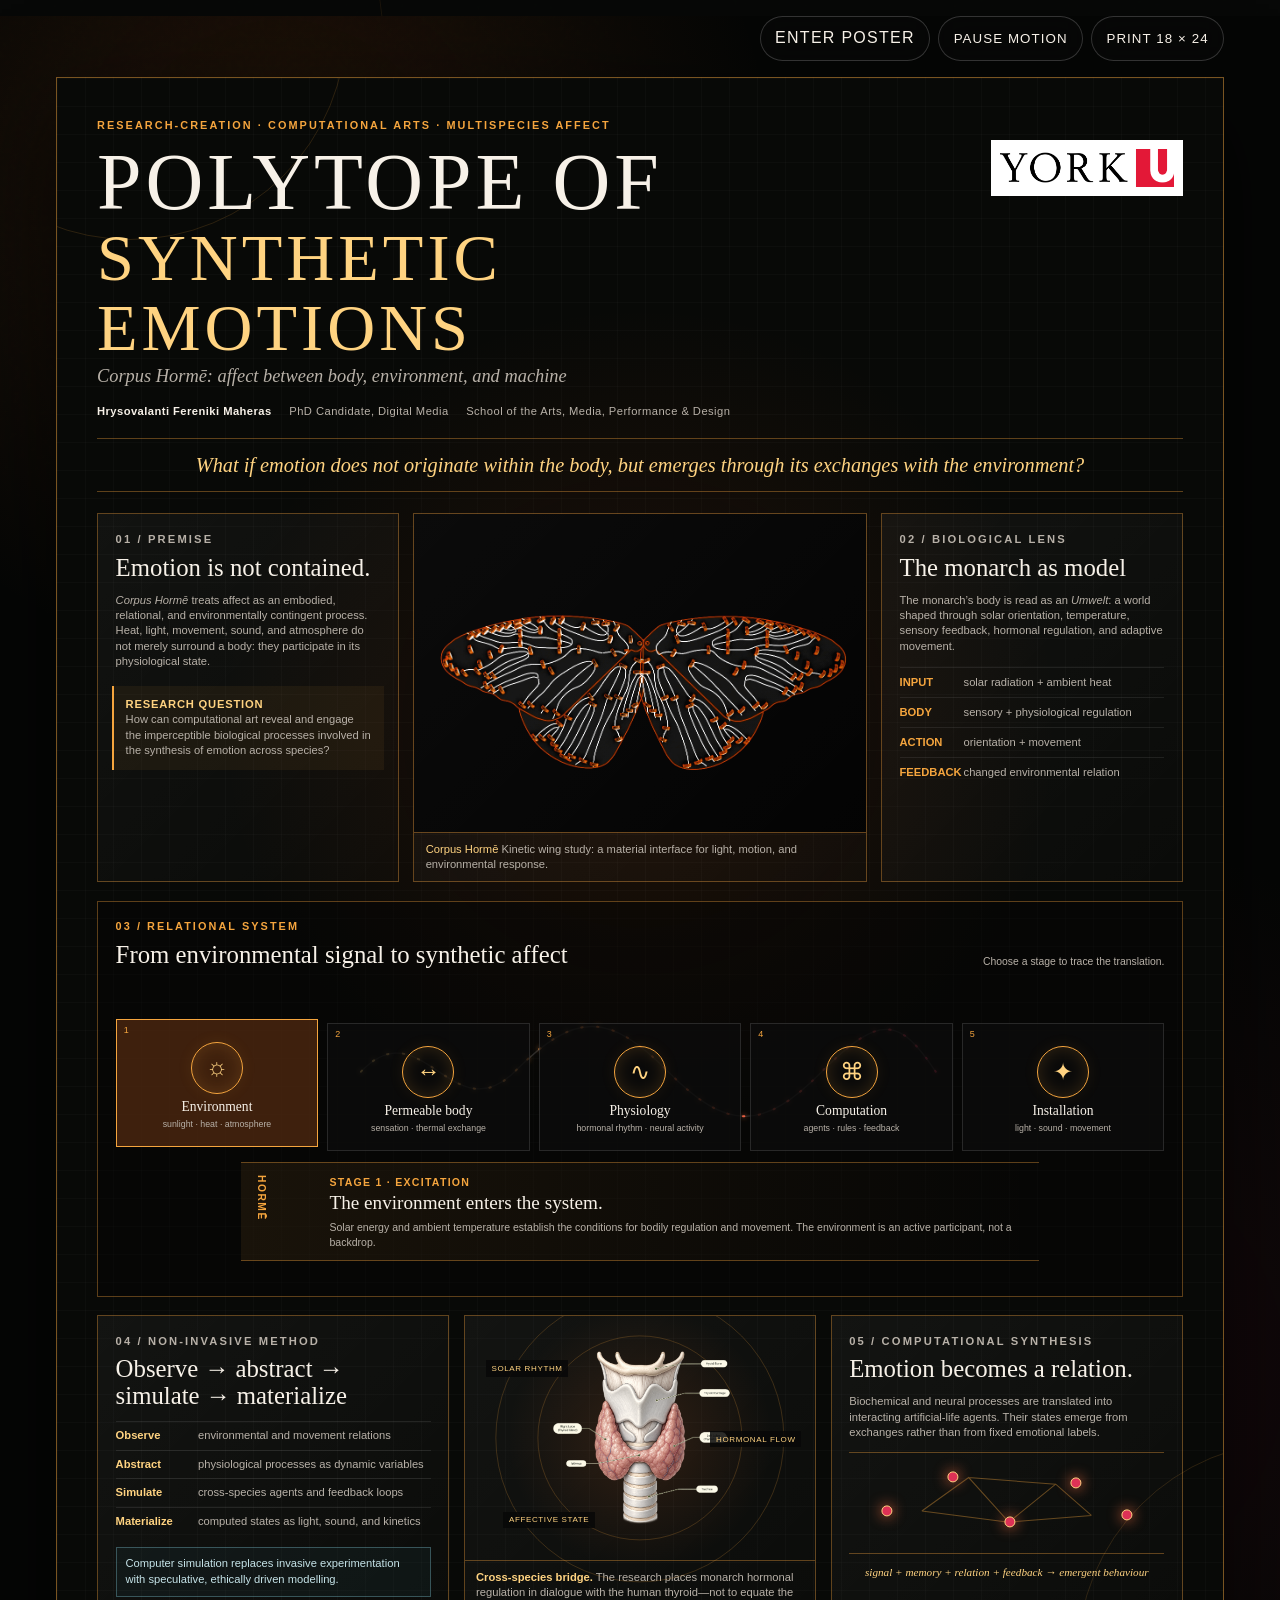
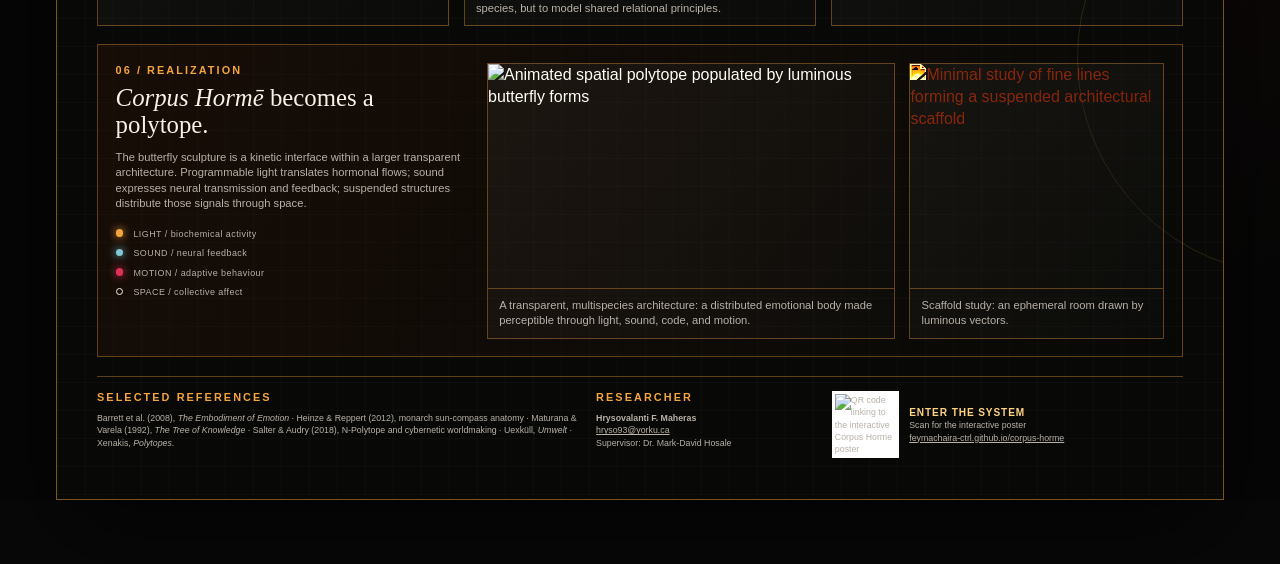
==== index.html @ 2b27ccd8 "Add files via upload" ====
<!doctype html>
<html lang="en">
<head>
  <meta charset="utf-8">
  <meta name="viewport" content="width=device-width, initial-scale=1">
  <meta name="description" content="Corpus Horme: an interactive research poster tracing environmental signals through monarch physiology, computational synthesis, and kinetic installation.">
  <title>Corpus Hormē — Polytope of Synthetic Emotions</title>
  <link rel="stylesheet" href="styles.css">
</head>
<body>
  <div class="ambient ambient-one" aria-hidden="true"></div>
  <div class="ambient ambient-two" aria-hidden="true"></div>

  <nav class="screen-nav" aria-label="Poster controls">
    <a href="#poster">Enter poster</a>
    <button id="motion-toggle" type="button" aria-pressed="false">Pause motion</button>
    <button type="button" onclick="window.print()">Print 18 × 24</button>
  </nav>

  <main id="poster" class="poster">
    <header class="masthead">
      <div class="eyebrow">Research-creation · computational arts · multispecies affect</div>
      <div class="title-row">
        <div>
          <h1>POLYTOPE OF<br><span>SYNTHETIC EMOTIONS</span></h1>
          <p class="subtitle"><i>Corpus Hormē</i>: affect between body, environment, and machine</p>
        </div>
        <img class="york-logo" src="assets/york-university-logo.png" alt="York University">
      </div>
      <div class="author-row">
        <strong>Hrysovalanti Fereniki Maheras</strong>
        <span>PhD Candidate, Digital Media</span>
        <span>School of the Arts, Media, Performance &amp; Design</span>
      </div>
      <blockquote>
        What if emotion does not originate within the body, but emerges through its exchanges with the environment?
      </blockquote>
    </header>

    <section class="intro-grid">
      <article class="card premise">
        <p class="section-number">01 / PREMISE</p>
        <h2>Emotion is not contained.</h2>
        <p><i>Corpus Hormē</i> treats affect as an embodied, relational, and environmentally contingent process. Heat, light, movement, sound, and atmosphere do not merely surround a body: they participate in its physiological state.</p>
        <p class="research-question"><strong>Research question</strong><br>How can computational art reveal and engage the imperceptible biological processes involved in the synthesis of emotion across species?</p>
      </article>

      <figure class="hero-figure">
        <img src="assets/corpus-horme-wing-study.jpg" alt="Technical drawing of a butterfly-shaped kinetic sculpture with mechanical connections distributed along its wings">
        <figcaption><span>Corpus Hormē</span> Kinetic wing study: a material interface for light, motion, and environmental response.</figcaption>
      </figure>

      <article class="card lens">
        <p class="section-number">02 / BIOLOGICAL LENS</p>
        <h2>The monarch as model</h2>
        <p>The monarch’s body is read as an <em>Umwelt</em>: a world shaped through solar orientation, temperature, sensory feedback, hormonal regulation, and adaptive movement.</p>
        <ul class="signal-list">
          <li><span>Input</span> solar radiation + ambient heat</li>
          <li><span>Body</span> sensory + physiological regulation</li>
          <li><span>Action</span> orientation + movement</li>
          <li><span>Feedback</span> changed environmental relation</li>
        </ul>
      </article>
    </section>

    <section class="system-section" aria-labelledby="system-title">
      <div class="section-heading">
        <div>
          <p class="section-number">03 / RELATIONAL SYSTEM</p>
          <h2 id="system-title">From environmental signal to synthetic affect</h2>
        </div>
        <p>Choose a stage to trace the translation.</p>
      </div>

      <div class="system-map" id="system-map">
        <svg class="flow-lines" viewBox="0 0 1000 290" role="img" aria-label="Environmental signals flow through the monarch body, computational synthesis, Corpus Horme, and the final polytope">
          <defs>
            <linearGradient id="warm-flow" x1="0" x2="1">
              <stop offset="0" stop-color="#ffce72"/>
              <stop offset=".48" stop-color="#f07832"/>
              <stop offset="1" stop-color="#dd3156"/>
            </linearGradient>
            <filter id="glow">
              <feGaussianBlur stdDeviation="4" result="blur"/>
              <feMerge><feMergeNode in="blur"/><feMergeNode in="SourceGraphic"/></feMerge>
            </filter>
          </defs>
          <path class="flow-path base" d="M78 146 C168 50 218 238 310 146 S453 56 542 146 S685 236 774 146 S893 66 946 146"/>
          <path class="flow-path pulse" d="M78 146 C168 50 218 238 310 146 S453 56 542 146 S685 236 774 146 S893 66 946 146"/>
        </svg>

        <div class="stages" role="list">
          <button class="stage is-active" type="button" data-stage="environment" aria-pressed="true">
            <span class="stage-index">1</span>
            <span class="stage-icon sun-icon" aria-hidden="true">☼</span>
            <strong>Environment</strong>
            <small>sunlight · heat · atmosphere</small>
          </button>
          <button class="stage" type="button" data-stage="body" aria-pressed="false">
            <span class="stage-index">2</span>
            <span class="stage-icon butterfly-icon" aria-hidden="true">↔</span>
            <strong>Permeable body</strong>
            <small>sensation · thermal exchange</small>
          </button>
          <button class="stage" type="button" data-stage="physiology" aria-pressed="false">
            <span class="stage-index">3</span>
            <span class="stage-icon" aria-hidden="true">∿</span>
            <strong>Physiology</strong>
            <small>hormonal rhythm · neural activity</small>
          </button>
          <button class="stage" type="button" data-stage="computation" aria-pressed="false">
            <span class="stage-index">4</span>
            <span class="stage-icon" aria-hidden="true">⌘</span>
            <strong>Computation</strong>
            <small>agents · rules · feedback</small>
          </button>
          <button class="stage" type="button" data-stage="installation" aria-pressed="false">
            <span class="stage-index">5</span>
            <span class="stage-icon" aria-hidden="true">✦</span>
            <strong>Installation</strong>
            <small>light · sound · movement</small>
          </button>
        </div>

        <aside class="stage-detail" aria-live="polite">
          <p id="detail-kicker">STAGE 1 · EXCITATION</p>
          <h3 id="detail-title">The environment enters the system.</h3>
          <p id="detail-copy">Solar energy and ambient temperature establish the conditions for bodily regulation and movement. The environment is an active participant, not a backdrop.</p>
        </aside>
      </div>
    </section>

    <section class="translation-grid">
      <article class="card method-card">
        <p class="section-number">04 / NON-INVASIVE METHOD</p>
        <h2>Observe → abstract → simulate → materialize</h2>
        <ol class="method-steps">
          <li><strong>Observe</strong><span>environmental and movement relations</span></li>
          <li><strong>Abstract</strong><span>physiological processes as dynamic variables</span></li>
          <li><strong>Simulate</strong><span>cross-species agents and feedback loops</span></li>
          <li><strong>Materialize</strong><span>computed states as light, sound, and kinetics</span></li>
        </ol>
        <p class="ethical-note">Computer simulation replaces invasive experimentation with speculative, ethically driven modelling.</p>
      </article>

      <figure class="body-figure">
        <div class="body-orbit">
          <img src="assets/thyroid-illustration.png" alt="Anatomical illustration of the human thyroid gland">
          <div class="orbit-label label-one">solar rhythm</div>
          <div class="orbit-label label-two">hormonal flow</div>
          <div class="orbit-label label-three">affective state</div>
        </div>
        <figcaption><strong>Cross-species bridge.</strong> The research places monarch hormonal regulation in dialogue with the human thyroid—not to equate the species, but to model shared relational principles.</figcaption>
      </figure>

      <article class="card synthesis-card">
        <p class="section-number">05 / COMPUTATIONAL SYNTHESIS</p>
        <h2>Emotion becomes a relation.</h2>
        <p>Biochemical and neural processes are translated into interacting artificial-life agents. Their states emerge from exchanges rather than from fixed emotional labels.</p>
        <div class="agent-diagram" aria-label="A diagram of interacting computational agents">
          <span style="--x:12%;--y:58%;--d:0s"></span>
          <span style="--x:33%;--y:24%;--d:-1s"></span>
          <span style="--x:51%;--y:69%;--d:-2s"></span>
          <span style="--x:72%;--y:30%;--d:-3s"></span>
          <span style="--x:88%;--y:62%;--d:-4s"></span>
          <svg viewBox="0 0 100 45" aria-hidden="true">
            <path d="M12 26L33 11L51 31L72 14L88 28M33 11L72 14M12 26L51 31L88 28"/>
          </svg>
        </div>
        <p class="formula">signal + memory + relation + feedback → emergent behaviour</p>
      </article>
    </section>

    <section class="realization">
      <div class="realization-copy">
        <p class="section-number">06 / REALIZATION</p>
        <h2><i>Corpus Hormē</i> becomes a polytope.</h2>
        <p>The butterfly sculpture is a kinetic interface within a larger transparent architecture. Programmable light translates hormonal flows; sound expresses neural transmission and feedback; suspended structures distribute those signals through space.</p>
        <div class="material-legend">
          <span><i class="light-dot"></i> LIGHT / biochemical activity</span>
          <span><i class="sound-dot"></i> SOUND / neural feedback</span>
          <span><i class="motion-dot"></i> MOTION / adaptive behaviour</span>
          <span><i class="space-dot"></i> SPACE / collective affect</span>
        </div>
      </div>
      <figure class="installation-figure">
        <img src="assets/polytope-with-butterflies.gif" alt="Animated spatial polytope populated by luminous butterfly forms">
        <figcaption>A transparent, multispecies architecture: a distributed emotional body made perceptible through light, sound, code, and motion.</figcaption>
      </figure>
      <figure class="scaffold-figure">
        <img src="assets/scaffold-study.jpg" alt="Minimal study of fine lines forming a suspended architectural scaffold">
        <figcaption>Scaffold study: an ephemeral room drawn by luminous vectors.</figcaption>
      </figure>
    </section>

    <footer>
      <div class="references">
        <p class="section-number">SELECTED REFERENCES</p>
        <p>Barrett et al. (2008), <i>The Embodiment of Emotion</i> · Heinze &amp; Reppert (2012), monarch sun-compass anatomy · Maturana &amp; Varela (1992), <i>The Tree of Knowledge</i> · Salter &amp; Audry (2018), N-Polytope and cybernetic worldmaking · Uexküll, <i>Umwelt</i> · Xenakis, <i>Polytopes</i>.</p>
      </div>
      <div class="contact">
        <p class="section-number">RESEARCHER</p>
        <p><strong>Hrysovalanti F. Maheras</strong><br><a href="mailto:hryso93@yorku.ca">hryso93@yorku.ca</a><br>Supervisor: Dr. Mark-David Hosale</p>
      </div>
      <div class="qr-block">
        <img src="assets/qr-corpus-horme.svg" alt="QR code linking to the interactive Corpus Horme poster">
        <div><strong>ENTER THE SYSTEM</strong><br><span>Scan for the interactive poster</span><br><a href="https://feymachaira-ctrl.github.io/corpus-horme/">feymachaira-ctrl.github.io/corpus-horme</a></div>
      </div>
    </footer>
  </main>

  <script src="script.js"></script>
</body>
</html>
---- styles.css ----
:root {
  --ink: #f7f1e8;
  --muted: #b8b1a8;
  --black: #070807;
  --panel: rgba(19, 18, 16, .86);
  --line: rgba(245, 165, 62, .36);
  --amber: #f5a53e;
  --gold: #ffd381;
  --coral: #ef6d42;
  --rose: #dd3156;
  --cool: #80c8d6;
  --page-ratio: .75;
}

* {
  box-sizing: border-box;
}

html {
  scroll-behavior: smooth;
  background: var(--black);
}

body {
  margin: 0;
  color: var(--ink);
  background:
    radial-gradient(circle at 22% 8%, rgba(187, 91, 25, .15), transparent 31rem),
    radial-gradient(circle at 82% 65%, rgba(119, 24, 45, .15), transparent 34rem),
    #050605;
  font-family: "Helvetica Neue", Helvetica, Arial, sans-serif;
  line-height: 1.38;
}

body::before {
  content: "";
  position: fixed;
  inset: 0;
  pointer-events: none;
  opacity: .23;
  background-image: url("data:image/svg+xml,%3Csvg viewBox='0 0 180 180' xmlns='http://www.w3.org/2000/svg'%3E%3Cfilter id='n'%3E%3CfeTurbulence type='fractalNoise' baseFrequency='.9' numOctaves='3' stitchTiles='stitch'/%3E%3C/filter%3E%3Crect width='100%25' height='100%25' filter='url(%23n)' opacity='.2'/%3E%3C/svg%3E");
  mix-blend-mode: soft-light;
}

a {
  color: var(--gold);
}

button,
a {
  -webkit-tap-highlight-color: transparent;
}

.screen-nav {
  position: sticky;
  z-index: 20;
  top: 1rem;
  width: min(96vw, 73rem);
  margin: 1rem auto;
  display: flex;
  justify-content: flex-end;
  gap: .5rem;
  pointer-events: none;
}

.screen-nav a,
.screen-nav button {
  pointer-events: auto;
  padding: .65rem .9rem;
  border: 1px solid rgba(255,255,255,.18);
  border-radius: 999px;
  color: var(--ink);
  background: rgba(8,8,8,.8);
  backdrop-filter: blur(12px);
  font: 600 .7rem/1 inherit;
  letter-spacing: .08em;
  text-decoration: none;
  text-transform: uppercase;
  cursor: pointer;
}

.poster {
  position: relative;
  width: min(96vw, 73rem);
  min-height: calc(min(96vw, 73rem) / var(--page-ratio));
  margin: 0 auto 4rem;
  padding: 2.5rem;
  overflow: hidden;
  border: 1px solid rgba(245, 165, 62, .48);
  background:
    radial-gradient(circle at 50% 32%, rgba(168, 65, 10, .14), transparent 28%),
    linear-gradient(rgba(255,255,255,.018) 1px, transparent 1px),
    linear-gradient(90deg, rgba(255,255,255,.018) 1px, transparent 1px),
    #080907;
  background-size: auto, 28px 28px, 28px 28px, auto;
  box-shadow: 0 30px 90px rgba(0,0,0,.6);
}

.poster::before,
.poster::after {
  content: "";
  position: absolute;
  z-index: 0;
  width: 27rem;
  height: 27rem;
  border: 1px solid rgba(245,165,62,.15);
  border-radius: 50%;
}

.poster::before {
  top: -17rem;
  left: -9rem;
}

.poster::after {
  right: -18rem;
  bottom: 14rem;
}

.poster > * {
  position: relative;
  z-index: 1;
}

.eyebrow,
.section-number {
  margin: 0 0 .45rem;
  color: var(--amber);
  font-size: .68rem;
  font-weight: 750;
  letter-spacing: .19em;
  text-transform: uppercase;
}

.title-row {
  display: flex;
  align-items: flex-start;
  justify-content: space-between;
  gap: 2rem;
}

h1 {
  margin: .45rem 0 .4rem;
  max-width: 16ch;
  font: 400 clamp(2.4rem, 6.5vw, 5rem)/.88 Georgia, "Times New Roman", serif;
  letter-spacing: .05em;
}

h1 span {
  color: var(--gold);
  font-size: .83em;
}

h2 {
  margin: 0 0 .7rem;
  color: var(--ink);
  font: 400 1.55rem/1.08 Georgia, "Times New Roman", serif;
}

h3 {
  margin: .15rem 0 .4rem;
  font: 400 1.2rem/1.15 Georgia, "Times New Roman", serif;
}

p {
  margin: 0 0 .65rem;
}

.subtitle {
  margin: 0;
  color: var(--muted);
  font: italic 1.15rem/1.3 Georgia, "Times New Roman", serif;
}

.york-logo {
  width: 12rem;
  max-height: 3.8rem;
  padding: .55rem;
  object-fit: contain;
  background: white;
}

.author-row {
  display: flex;
  flex-wrap: wrap;
  gap: .35rem 1.1rem;
  margin-top: .95rem;
  color: var(--muted);
  font-size: .7rem;
  letter-spacing: .04em;
}

.author-row strong {
  color: var(--ink);
}

blockquote {
  margin: 1.15rem 0 1.35rem;
  padding: .8rem 1.5rem;
  border-block: 1px solid var(--line);
  color: var(--gold);
  text-align: center;
  font: italic 1.27rem/1.3 Georgia, "Times New Roman", serif;
}

.intro-grid,
.translation-grid {
  display: grid;
  grid-template-columns: .9fr 1.35fr .9fr;
  gap: .9rem;
}

.card,
.hero-figure,
.body-figure,
.installation-figure,
.scaffold-figure {
  margin: 0;
  border: 1px solid var(--line);
  background: linear-gradient(135deg, rgba(255,255,255,.045), rgba(255,255,255,.01));
}

.card {
  padding: 1.1rem;
}

.card p,
.card li,
figcaption {
  color: var(--muted);
  font-size: .7rem;
}

.research-question {
  margin: 1rem -.2rem -.2rem;
  padding: .7rem;
  border-left: 2px solid var(--amber);
  background: rgba(245,165,62,.06);
}

.research-question strong {
  color: var(--gold);
  letter-spacing: .07em;
  text-transform: uppercase;
}

.hero-figure {
  display: flex;
  flex-direction: column;
  overflow: hidden;
}

.hero-figure img {
  width: 100%;
  flex: 1;
  min-height: 13rem;
  object-fit: cover;
  filter: invert(1) hue-rotate(165deg) saturate(1.2) contrast(1.1);
  mix-blend-mode: screen;
}

figcaption {
  padding: .55rem .7rem;
  border-top: 1px solid var(--line);
}

figcaption span,
figcaption strong {
  color: var(--gold);
}

.signal-list {
  margin: .8rem 0 0;
  padding: 0;
  list-style: none;
}

.signal-list li {
  display: grid;
  grid-template-columns: 3.5rem 1fr;
  gap: .5rem;
  padding: .42rem 0;
  border-top: 1px solid rgba(255,255,255,.08);
}

.signal-list span {
  color: var(--amber);
  font-weight: 700;
  text-transform: uppercase;
}

.system-section {
  margin: 1.15rem 0;
  padding: 1.1rem 1.1rem .95rem;
  border: 1px solid var(--line);
  background: rgba(3,3,3,.42);
}

.section-heading {
  display: flex;
  align-items: end;
  justify-content: space-between;
  gap: 1rem;
}

.section-heading p:last-child {
  color: var(--muted);
  font-size: .65rem;
}

.system-map {
  position: relative;
  min-height: 18.3rem;
  margin-top: .5rem;
}

.flow-lines {
  position: absolute;
  inset: -.8rem 1rem auto;
  width: calc(100% - 2rem);
  height: 12rem;
  overflow: visible;
}

.flow-path {
  fill: none;
  stroke-linecap: round;
}

.flow-path.base {
  stroke: rgba(255,255,255,.14);
  stroke-width: 2;
}

.flow-path.pulse {
  stroke: url(#warm-flow);
  stroke-width: 3;
  stroke-dasharray: 2 22;
  filter: url(#glow);
  animation: flow 4s linear infinite;
}

@keyframes flow {
  to { stroke-dashoffset: -120; }
}

.stages {
  position: relative;
  z-index: 2;
  display: grid;
  grid-template-columns: repeat(5, 1fr);
  gap: .55rem;
  padding-top: 2.2rem;
}

.stage {
  position: relative;
  min-height: 8rem;
  padding: .8rem .5rem .6rem;
  border: 1px solid rgba(255,255,255,.12);
  color: var(--ink);
  background: rgba(12,12,11,.83);
  text-align: center;
  cursor: pointer;
  transition: transform .25s ease, border-color .25s ease, background .25s ease;
}

.stage:hover,
.stage:focus-visible,
.stage.is-active {
  transform: translateY(-.25rem);
  border-color: var(--amber);
  outline: 0;
  background: rgba(79,40,16,.78);
}

.stage-index {
  position: absolute;
  top: .35rem;
  left: .45rem;
  color: var(--amber);
  font-size: .56rem;
}

.stage-icon {
  display: grid;
  width: 3.25rem;
  height: 3.25rem;
  margin: .1rem auto .4rem;
  place-items: center;
  border: 1px solid var(--amber);
  border-radius: 50%;
  color: var(--gold);
  font: 400 1.5rem Georgia, serif;
  box-shadow: inset 0 0 1.1rem rgba(245,165,62,.17), 0 0 1rem rgba(245,165,62,.08);
}

.stage strong,
.stage small {
  display: block;
}

.stage strong {
  font: 400 .85rem/1.05 Georgia, serif;
}

.stage small {
  margin-top: .28rem;
  color: var(--muted);
  font-size: .55rem;
}

.stage-detail {
  position: relative;
  margin: .7rem 12% 0;
  padding: .75rem 1rem .65rem 5.5rem;
  min-height: 4.8rem;
  border-block: 1px solid var(--line);
  background: linear-gradient(90deg, rgba(245,165,62,.08), transparent);
}

.stage-detail::before {
  content: "HORMĒ";
  position: absolute;
  top: .78rem;
  left: .9rem;
  color: var(--amber);
  font: 700 .64rem/1 sans-serif;
  letter-spacing: .15em;
  writing-mode: vertical-rl;
}

.stage-detail p {
  margin: 0;
  color: var(--muted);
  font-size: .66rem;
}

#detail-kicker {
  color: var(--amber);
  font-weight: 700;
  letter-spacing: .12em;
}

.translation-grid {
  grid-template-columns: 1fr 1fr 1fr;
}

.method-steps {
  margin: .7rem 0;
  padding: 0;
  counter-reset: method;
  list-style: none;
}

.method-steps li {
  display: grid;
  grid-template-columns: 4.7rem 1fr;
  gap: .45rem;
  padding: .38rem 0;
  border-top: 1px solid rgba(255,255,255,.09);
}

.method-steps strong {
  color: var(--gold);
}

.ethical-note {
  padding: .55rem;
  border: 1px solid rgba(128,200,214,.35);
  color: #c5e3e8 !important;
  background: rgba(42,101,112,.1);
}

.body-figure {
  display: grid;
  grid-template-rows: 1fr auto;
  overflow: hidden;
}

.body-orbit {
  position: relative;
  min-height: 14rem;
  background: radial-gradient(circle, rgba(240,120,50,.15), transparent 62%);
}

.body-orbit::before,
.body-orbit::after {
  content: "";
  position: absolute;
  top: 50%;
  left: 50%;
  width: 82%;
  aspect-ratio: 1;
  border: 1px solid rgba(245,165,62,.2);
  border-radius: 50%;
  transform: translate(-50%, -50%);
}

.body-orbit::after {
  width: 58%;
}

.body-orbit img {
  position: absolute;
  z-index: 2;
  top: 50%;
  left: 50%;
  width: 52%;
  max-height: 92%;
  object-fit: contain;
  transform: translate(-50%, -50%);
  filter: saturate(.6) sepia(.15);
}

.orbit-label {
  position: absolute;
  z-index: 3;
  padding: .18rem .35rem;
  color: var(--gold);
  background: rgba(8,8,8,.85);
  font-size: .5rem;
  letter-spacing: .08em;
  text-transform: uppercase;
}

.label-one { top: 18%; left: 6%; }
.label-two { top: 47%; right: 4%; }
.label-three { bottom: 13%; left: 11%; }

.agent-diagram {
  position: relative;
  height: 6.4rem;
  margin: .7rem 0;
  border-block: 1px solid var(--line);
}

.agent-diagram svg {
  position: absolute;
  inset: 0;
  width: 100%;
  height: 100%;
  fill: none;
  stroke: rgba(245,165,62,.38);
  stroke-width: .45;
}

.agent-diagram span {
  position: absolute;
  z-index: 2;
  top: var(--y);
  left: var(--x);
  width: .7rem;
  height: .7rem;
  border: 1px solid var(--gold);
  border-radius: 50%;
  background: var(--rose);
  box-shadow: 0 0 .85rem var(--coral);
  transform: translate(-50%,-50%);
  animation: agent 3s ease-in-out var(--d) infinite alternate;
}

@keyframes agent {
  to { transform: translate(-50%,-50%) scale(1.6); background: var(--amber); }
}

.formula {
  color: var(--gold) !important;
  font: italic .75rem/1.35 Georgia, serif;
  text-align: center;
}

.realization {
  display: grid;
  grid-template-columns: 1.05fr 1.2fr .75fr;
  gap: .9rem;
  margin-top: 1.15rem;
  padding: 1.1rem;
  border: 1px solid var(--line);
  background: linear-gradient(120deg, rgba(107,38,11,.16), rgba(7,7,7,.2));
}

.realization-copy {
  padding-right: .5rem;
}

.realization-copy > p:not(.section-number) {
  color: var(--muted);
  font-size: .7rem;
}

.material-legend {
  display: grid;
  gap: .45rem;
  margin-top: 1rem;
}

.material-legend span {
  color: var(--muted);
  font-size: .56rem;
  letter-spacing: .05em;
}

.material-legend i {
  display: inline-block;
  width: .48rem;
  height: .48rem;
  margin-right: .45rem;
  border-radius: 50%;
}

.light-dot { background: var(--amber); box-shadow: 0 0 .5rem var(--amber); }
.sound-dot { background: var(--cool); box-shadow: 0 0 .5rem var(--cool); }
.motion-dot { background: var(--rose); box-shadow: 0 0 .5rem var(--rose); }
.space-dot { border: 1px solid var(--ink); }

.installation-figure,
.scaffold-figure {
  display: grid;
  grid-template-rows: 1fr auto;
  overflow: hidden;
}

.installation-figure img,
.scaffold-figure img {
  width: 100%;
  height: 14rem;
  object-fit: cover;
}

.installation-figure img {
  filter: saturate(.85) contrast(1.12);
}

.scaffold-figure img {
  filter: invert(1) brightness(4) sepia(1) saturate(6) hue-rotate(345deg) contrast(1.4);
  mix-blend-mode: screen;
}

footer {
  display: grid;
  grid-template-columns: 1.65fr .75fr 1.2fr;
  gap: 1rem;
  margin-top: 1.15rem;
  padding: .85rem 0 0;
  border-top: 1px solid var(--line);
}

footer p,
footer a,
.qr-block {
  color: var(--muted);
  font-size: .55rem;
}

.qr-block {
  display: grid;
  grid-template-columns: 4.2rem 1fr;
  gap: .65rem;
  align-items: center;
}

.qr-block img {
  width: 4.2rem;
  padding: .2rem;
  background: white;
}

.qr-block strong {
  color: var(--gold);
  font-size: .63rem;
  letter-spacing: .09em;
}

.qr-block a {
  overflow-wrap: anywhere;
}

.ambient {
  position: fixed;
  z-index: -1;
  width: 40rem;
  height: 40rem;
  border: 1px solid rgba(245,165,62,.08);
  border-radius: 50%;
  animation: ambient 22s linear infinite;
}

.ambient-one { top: -17rem; left: -16rem; }
.ambient-two { right: -21rem; bottom: -18rem; animation-direction: reverse; }

@keyframes ambient {
  to { transform: rotate(1turn) scale(1.18); }
}

.motion-paused * {
  animation-play-state: paused !important;
}

@media (prefers-reduced-motion: reduce) {
  *,
  *::before,
  *::after {
    animation-duration: .001ms !important;
    animation-iteration-count: 1 !important;
  }
}

@media (max-width: 760px) {
  .screen-nav {
    top: .4rem;
    margin-block: .4rem;
  }

  .screen-nav a {
    display: none;
  }

  .poster {
    width: 100%;
    min-height: 0;
    margin: 0;
    padding: 1.2rem;
    border-inline: 0;
  }

  .title-row,
  .section-heading {
    align-items: flex-start;
  }

  .title-row {
    flex-direction: column-reverse;
    gap: 1rem;
  }

  .york-logo {
    width: 9.5rem;
  }

  .intro-grid,
  .translation-grid,
  .realization,
  footer {
    grid-template-columns: 1fr;
  }

  .hero-figure {
    order: -1;
  }

  .stages {
    grid-template-columns: 1fr;
    padding-top: .5rem;
  }

  .flow-lines {
    display: none;
  }

  .stage {
    display: grid;
    grid-template-columns: 3.4rem 1fr;
    grid-template-rows: 1fr 1fr;
    min-height: 4.2rem;
    text-align: left;
  }

  .stage-icon {
    grid-row: 1 / 3;
    margin: 0;
  }

  .stage strong {
    align-self: end;
  }

  .stage small {
    align-self: start;
  }

  .stage-detail {
    margin-inline: 0;
  }
}

@page {
  size: 18in 24in;
  margin: 0;
}

@media print {
  html,
  body {
    width: 18in;
    height: 24in;
    background: #080907;
    print-color-adjust: exact;
    -webkit-print-color-adjust: exact;
  }

  .screen-nav,
  .ambient {
    display: none !important;
  }

  .poster {
    width: 18in;
    height: 24in;
    min-height: 24in;
    margin: 0;
    padding: .45in;
    border: 0;
    box-shadow: none;
  }

  .flow-path.pulse,
  .agent-diagram span {
    animation: none;
  }
}
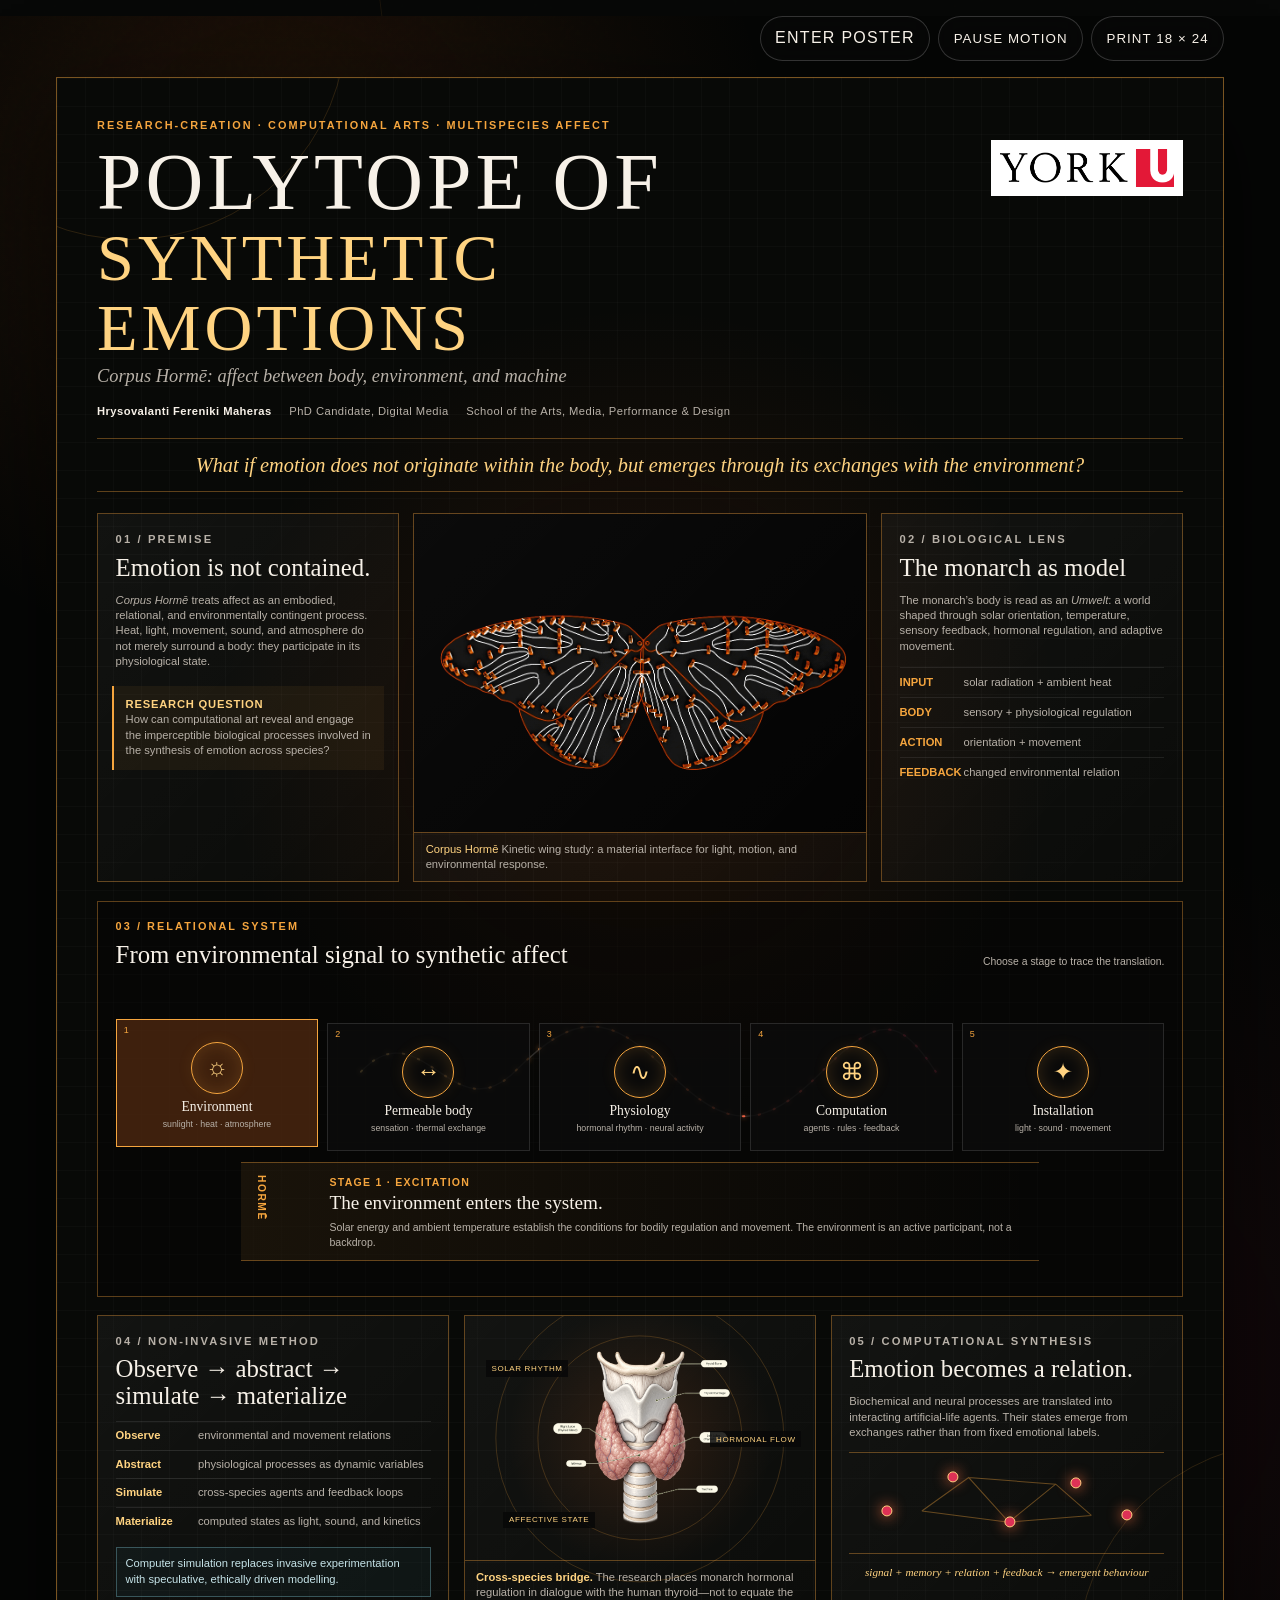
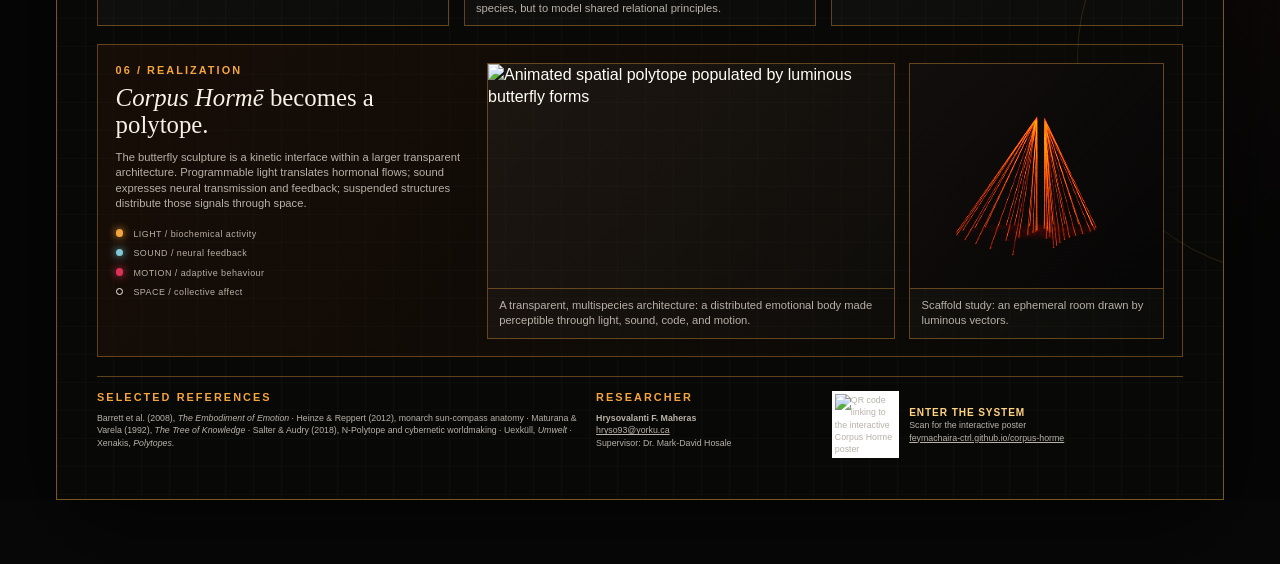
==== commit b58854be: "Add files via upload" ====
--- a/index.html
+++ b/index.html
@@ -184,7 +184,7 @@
         </div>
       </div>
       <figure class="installation-figure">
-        <img src="assets/polytope-with-butterflies.gif" alt="Animated spatial polytope populated by luminous butterfly forms">
+        <img src="assets/polytope-with-butterflies-web.gif" alt="Animated spatial polytope populated by luminous butterfly forms">
         <figcaption>A transparent, multispecies architecture: a distributed emotional body made perceptible through light, sound, code, and motion.</figcaption>
       </figure>
       <figure class="scaffold-figure">
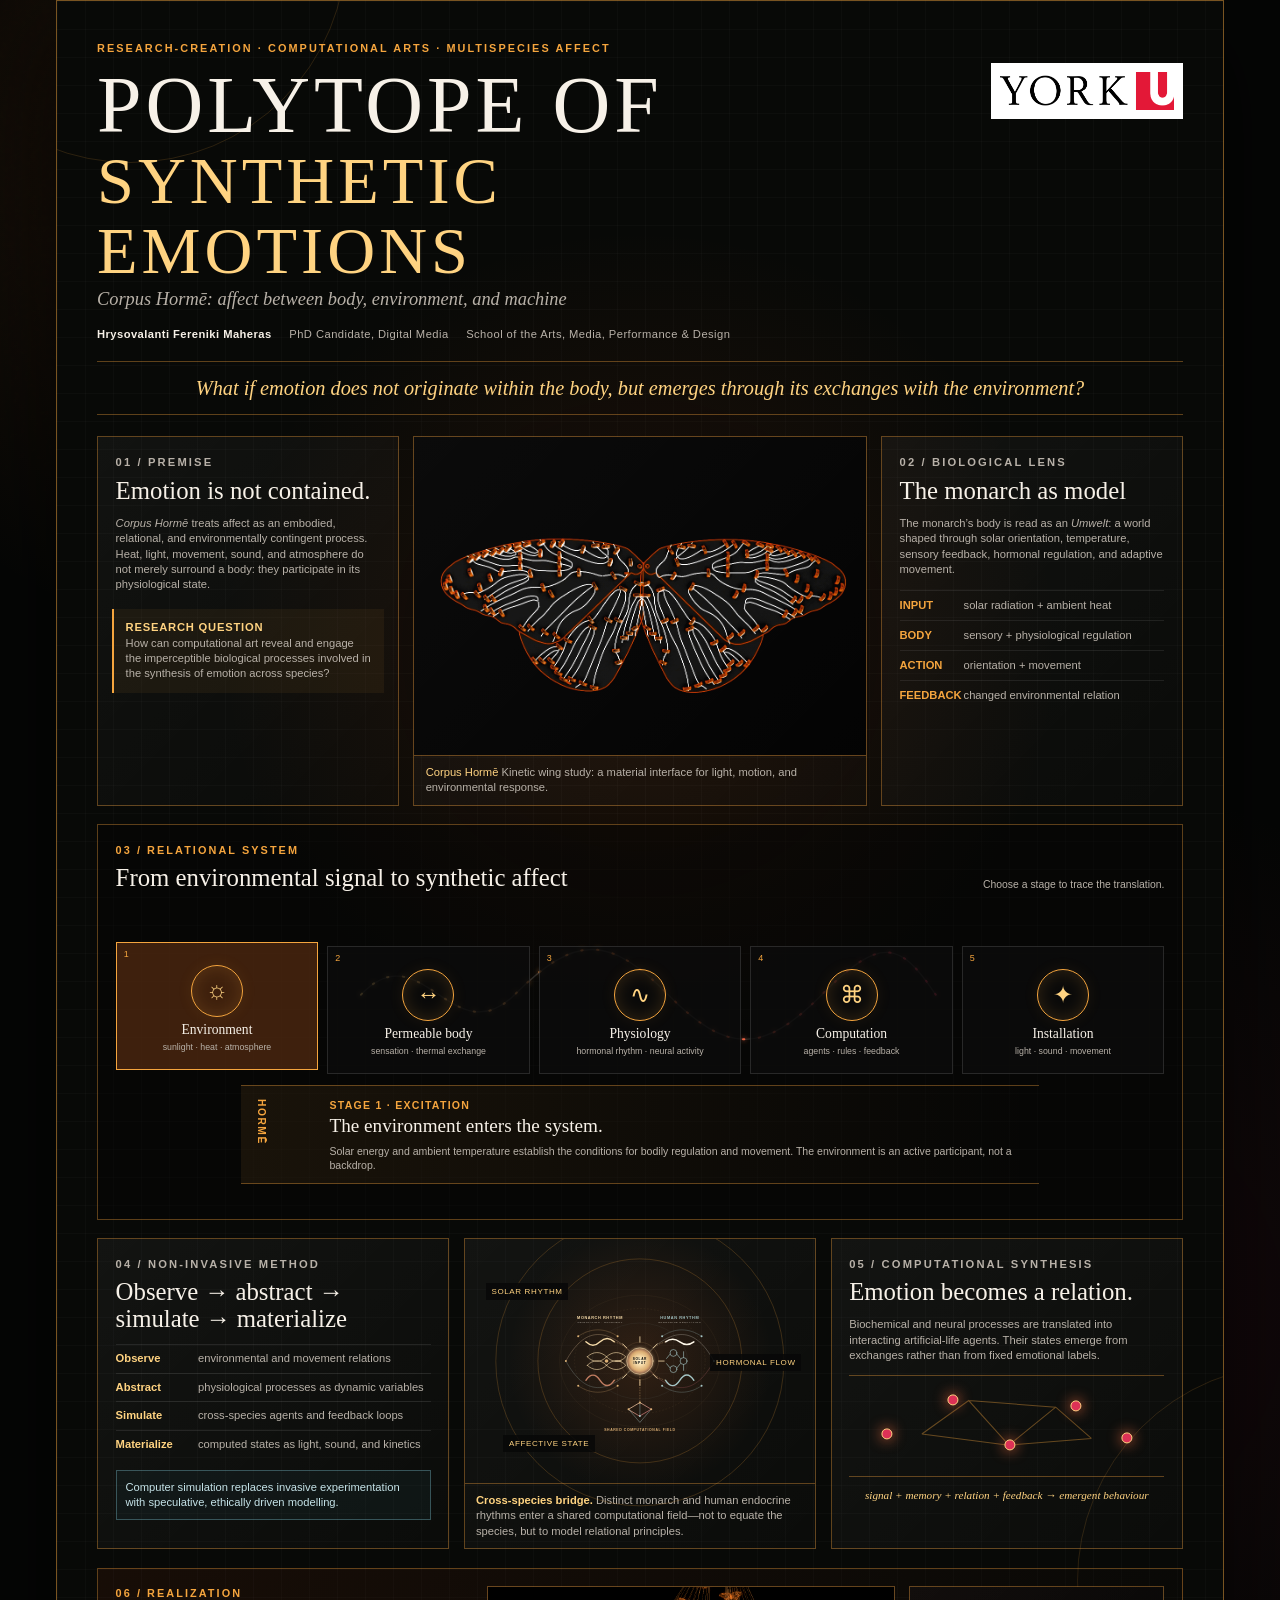
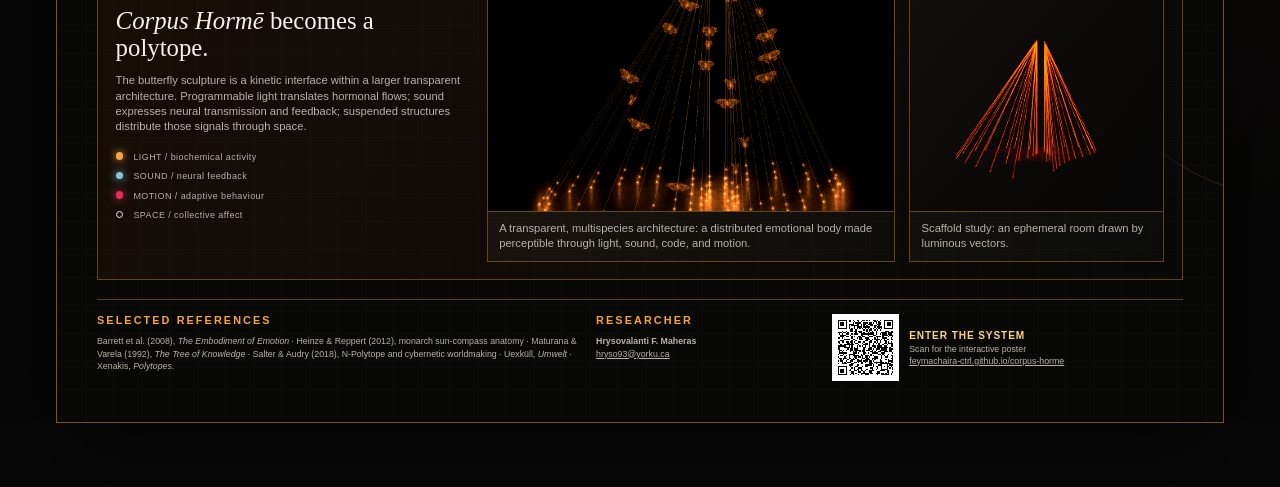
==== commit d941492b: "Add files via upload" ====
--- a/index.html
+++ b/index.html
@@ -10,12 +10,6 @@
 <body>
   <div class="ambient ambient-one" aria-hidden="true"></div>
   <div class="ambient ambient-two" aria-hidden="true"></div>
-
-  <nav class="screen-nav" aria-label="Poster controls">
-    <a href="#poster">Enter poster</a>
-    <button id="motion-toggle" type="button" aria-pressed="false">Pause motion</button>
-    <button type="button" onclick="window.print()">Print 18 × 24</button>
-  </nav>
 
   <main id="poster" class="poster">
     <header class="masthead">
@@ -145,12 +139,12 @@
 
       <figure class="body-figure">
         <div class="body-orbit">
-          <img src="assets/thyroid-illustration.png" alt="Anatomical illustration of the human thyroid gland">
+          <img src="assets/hormonal-rhythm-diagram.svg" alt="Abstract diagram linking solar input to monarch and human hormonal rhythms through a shared computational field">
           <div class="orbit-label label-one">solar rhythm</div>
           <div class="orbit-label label-two">hormonal flow</div>
           <div class="orbit-label label-three">affective state</div>
         </div>
-        <figcaption><strong>Cross-species bridge.</strong> The research places monarch hormonal regulation in dialogue with the human thyroid—not to equate the species, but to model shared relational principles.</figcaption>
+        <figcaption><strong>Cross-species bridge.</strong> Distinct monarch and human endocrine rhythms enter a shared computational field—not to equate the species, but to model relational principles.</figcaption>
       </figure>
 
       <article class="card synthesis-card">
@@ -200,7 +194,7 @@
       </div>
       <div class="contact">
         <p class="section-number">RESEARCHER</p>
-        <p><strong>Hrysovalanti F. Maheras</strong><br><a href="mailto:hryso93@yorku.ca">hryso93@yorku.ca</a><br>Supervisor: Dr. Mark-David Hosale</p>
+        <p><strong>Hrysovalanti F. Maheras</strong><br><a href="mailto:hryso93@yorku.ca">hryso93@yorku.ca</a></p>
       </div>
       <div class="qr-block">
         <img src="assets/qr-corpus-horme.svg" alt="QR code linking to the interactive Corpus Horme poster">
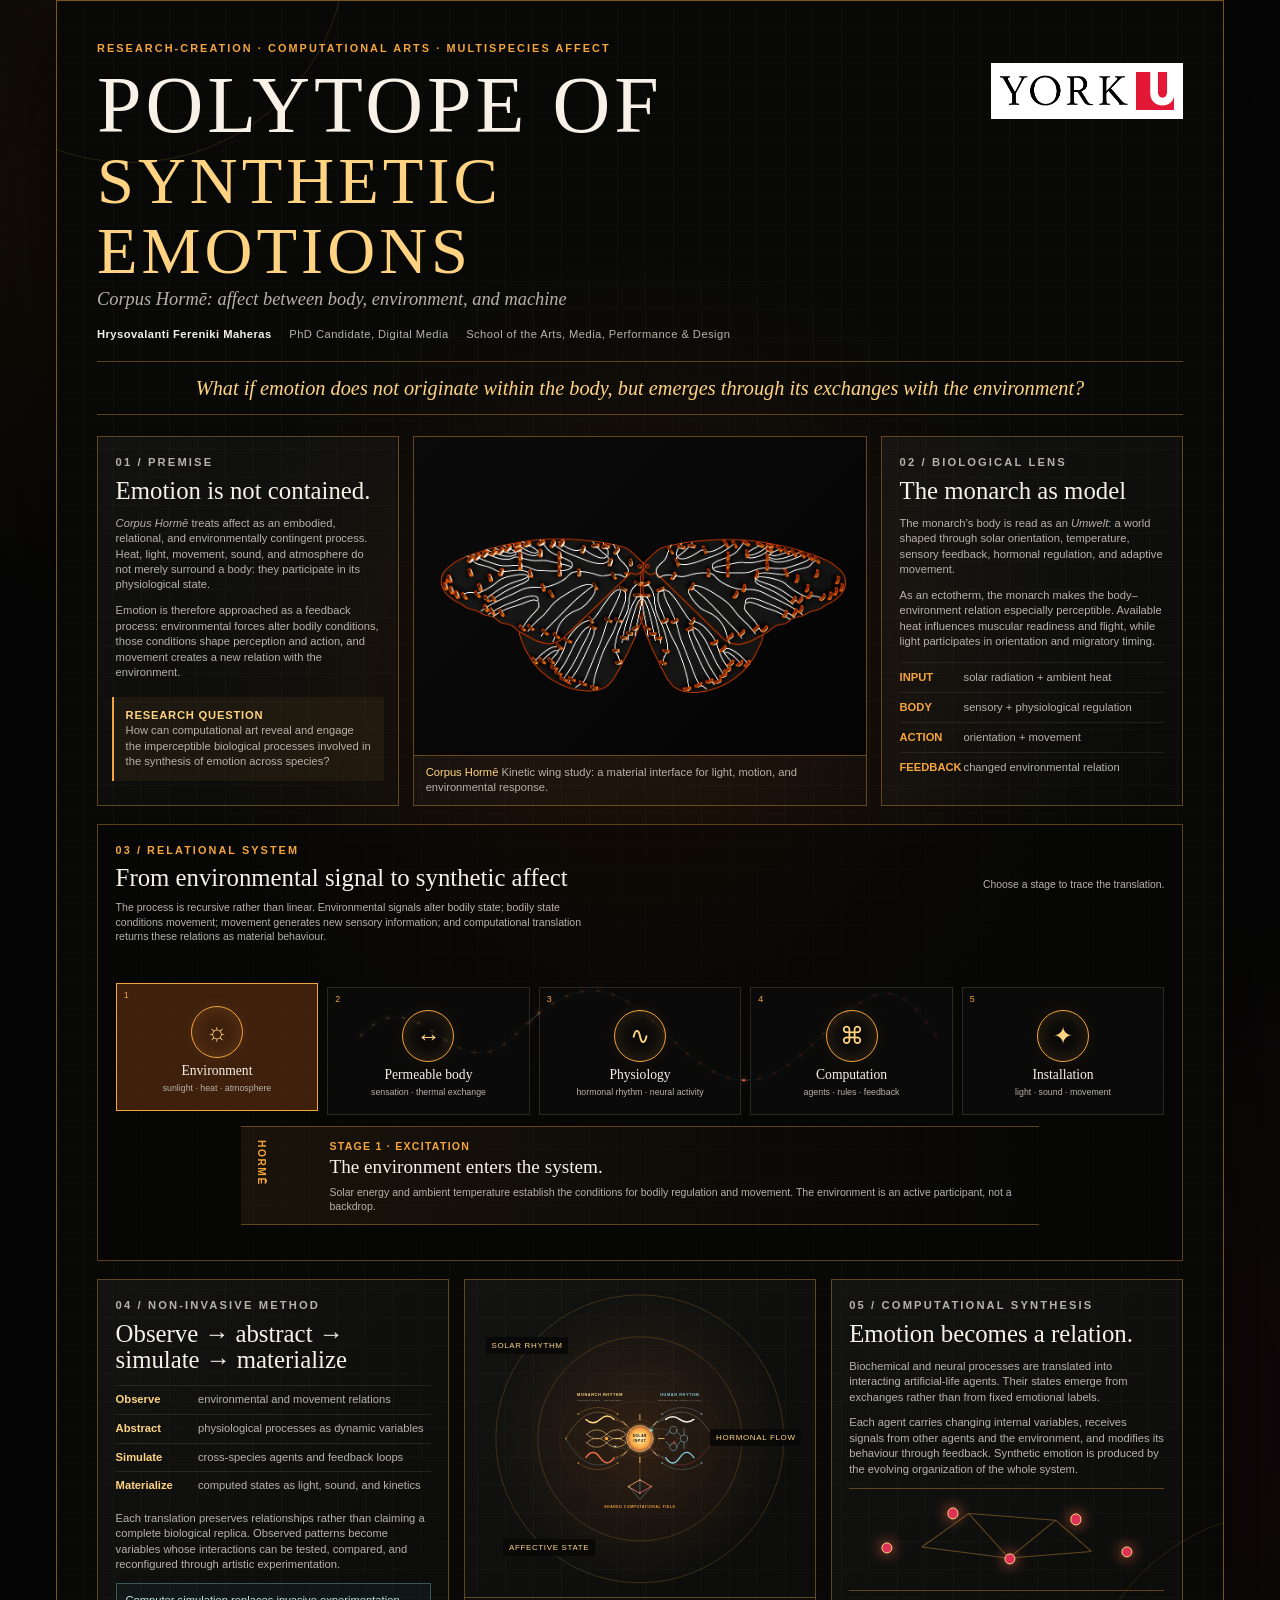
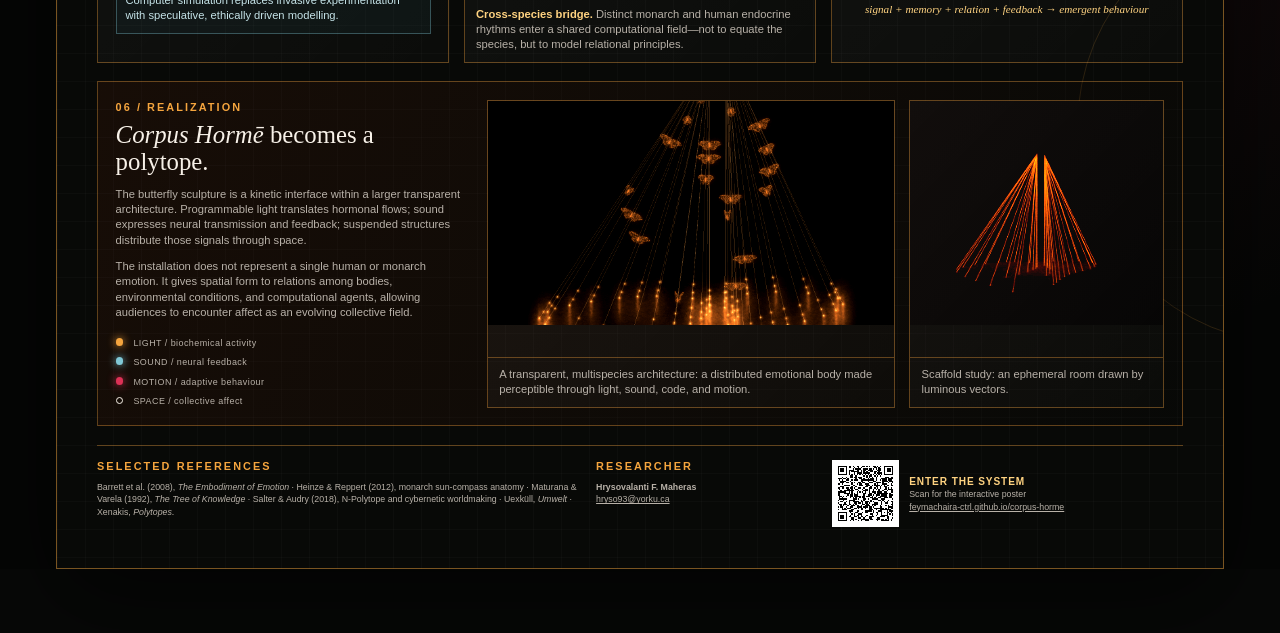
==== commit 27fefea0: "Add files via upload" ====
--- a/index.html
+++ b/index.html
@@ -36,7 +36,12 @@
         <p class="section-number">01 / PREMISE</p>
         <h2>Emotion is not contained.</h2>
         <p><i>Corpus Hormē</i> treats affect as an embodied, relational, and environmentally contingent process. Heat, light, movement, sound, and atmosphere do not merely surround a body: they participate in its physiological state.</p>
+        <p>Emotion is therefore approached as a feedback process: environmental forces alter bodily conditions, those conditions shape perception and action, and movement creates a new relation with the environment.</p>
         <p class="research-question"><strong>Research question</strong><br>How can computational art reveal and engage the imperceptible biological processes involved in the synthesis of emotion across species?</p>
+        <div class="print-only abstract">
+          <h3>Abstract</h3>
+          <p>This research-creation investigates emotion as a distributed system formed through exchanges among bodies, environments, and technologies. <i>Corpus Hormē</i> translates environmental signals, physiological regulation, and adaptive movement into artificial-life behaviours and kinetic installation. By placing monarch environmental rhythms in dialogue with human endocrine regulation, the project asks how light, sound, motion, and code can make imperceptible affective processes spatially experienceable. Rather than reproducing recognizable emotions, it constructs conditions from which synthetic affect can emerge across biological and machine relations.</p>
+        </div>
       </article>
 
       <figure class="hero-figure">
@@ -48,6 +53,9 @@
         <p class="section-number">02 / BIOLOGICAL LENS</p>
         <h2>The monarch as model</h2>
         <p>The monarch’s body is read as an <em>Umwelt</em>: a world shaped through solar orientation, temperature, sensory feedback, hormonal regulation, and adaptive movement.</p>
+        <p>As an ectotherm, the monarch makes the body–environment relation especially perceptible. Available heat influences muscular readiness and flight, while light participates in orientation and migratory timing.</p>
+        <p class="print-only">Monarch activity depends on a continuous coupling of body and surroundings. Ambient temperature helps determine when flight is physically possible; sunlight supplies both warmth and orientation cues; and sensory and internal regulatory processes shape direction, endurance, and seasonal movement. These relations offer a model of intelligence distributed across body, atmosphere, and time rather than located in a brain alone.</p>
+        <p class="print-only">The project abstracts these dependencies into changing variables and feedback loops without claiming that a computational model can reproduce a monarch’s lived experience. The monarch instead provides a relational structure through which environmental dependence, physiological change, and adaptive action can be made perceptible.</p>
         <ul class="signal-list">
           <li><span>Input</span> solar radiation + ambient heat</li>
           <li><span>Body</span> sensory + physiological regulation</li>
@@ -65,6 +73,7 @@
         </div>
         <p>Choose a stage to trace the translation.</p>
       </div>
+      <p class="system-intro">The process is recursive rather than linear. Environmental signals alter bodily state; bodily state conditions movement; movement generates new sensory information; and computational translation returns these relations as material behaviour.</p>
 
       <div class="system-map" id="system-map">
         <svg class="flow-lines" viewBox="0 0 1000 290" role="img" aria-label="Environmental signals flow through the monarch body, computational synthesis, Corpus Horme, and the final polytope">
@@ -134,6 +143,7 @@
           <li><strong>Simulate</strong><span>cross-species agents and feedback loops</span></li>
           <li><strong>Materialize</strong><span>computed states as light, sound, and kinetics</span></li>
         </ol>
+        <p>Each translation preserves relationships rather than claiming a complete biological replica. Observed patterns become variables whose interactions can be tested, compared, and reconfigured through artistic experimentation.</p>
         <p class="ethical-note">Computer simulation replaces invasive experimentation with speculative, ethically driven modelling.</p>
       </article>
 
@@ -151,6 +161,7 @@
         <p class="section-number">05 / COMPUTATIONAL SYNTHESIS</p>
         <h2>Emotion becomes a relation.</h2>
         <p>Biochemical and neural processes are translated into interacting artificial-life agents. Their states emerge from exchanges rather than from fixed emotional labels.</p>
+        <p>Each agent carries changing internal variables, receives signals from other agents and the environment, and modifies its behaviour through feedback. Synthetic emotion is produced by the evolving organization of the whole system.</p>
         <div class="agent-diagram" aria-label="A diagram of interacting computational agents">
           <span style="--x:12%;--y:58%;--d:0s"></span>
           <span style="--x:33%;--y:24%;--d:-1s"></span>
@@ -170,6 +181,7 @@
         <p class="section-number">06 / REALIZATION</p>
         <h2><i>Corpus Hormē</i> becomes a polytope.</h2>
         <p>The butterfly sculpture is a kinetic interface within a larger transparent architecture. Programmable light translates hormonal flows; sound expresses neural transmission and feedback; suspended structures distribute those signals through space.</p>
+        <p>The installation does not represent a single human or monarch emotion. It gives spatial form to relations among bodies, environmental conditions, and computational agents, allowing audiences to encounter affect as an evolving collective field.</p>
         <div class="material-legend">
           <span><i class="light-dot"></i> LIGHT / biochemical activity</span>
           <span><i class="sound-dot"></i> SOUND / neural feedback</span>
--- a/styles.css
+++ b/styles.css
@@ -49,34 +49,6 @@
 button,
 a {
   -webkit-tap-highlight-color: transparent;
-}
-
-.screen-nav {
-  position: sticky;
-  z-index: 20;
-  top: 1rem;
-  width: min(96vw, 73rem);
-  margin: 1rem auto;
-  display: flex;
-  justify-content: flex-end;
-  gap: .5rem;
-  pointer-events: none;
-}
-
-.screen-nav a,
-.screen-nav button {
-  pointer-events: auto;
-  padding: .65rem .9rem;
-  border: 1px solid rgba(255,255,255,.18);
-  border-radius: 999px;
-  color: var(--ink);
-  background: rgba(8,8,8,.8);
-  backdrop-filter: blur(12px);
-  font: 600 .7rem/1 inherit;
-  letter-spacing: .08em;
-  text-decoration: none;
-  text-transform: uppercase;
-  cursor: pointer;
 }
 
 .poster {
@@ -244,6 +216,22 @@
   text-transform: uppercase;
 }
 
+.print-only {
+  display: none;
+}
+
+.abstract {
+  margin-top: .75rem;
+  padding-top: .65rem;
+  border-top: 1px solid rgba(255,255,255,.1);
+}
+
+.abstract h3 {
+  margin-bottom: .35rem;
+  color: var(--gold);
+  font-size: .94rem;
+}
+
 .hero-figure {
   display: flex;
   flex-direction: column;
@@ -306,6 +294,13 @@
 .section-heading p:last-child {
   color: var(--muted);
   font-size: .65rem;
+}
+
+.system-intro {
+  max-width: 82ch;
+  margin: -.15rem 0 .25rem;
+  color: var(--muted);
+  font-size: .66rem;
 }
 
 .system-map {
@@ -510,7 +505,7 @@
   max-height: 92%;
   object-fit: contain;
   transform: translate(-50%, -50%);
-  filter: saturate(.6) sepia(.15);
+  filter: none;
 }
 
 .orbit-label {
@@ -693,10 +688,6 @@
   to { transform: rotate(1turn) scale(1.18); }
 }
 
-.motion-paused * {
-  animation-play-state: paused !important;
-}
-
 @media (prefers-reduced-motion: reduce) {
   *,
   *::before,
@@ -707,15 +698,6 @@
 }
 
 @media (max-width: 760px) {
-  .screen-nav {
-    top: .4rem;
-    margin-block: .4rem;
-  }
-
-  .screen-nav a {
-    display: none;
-  }
-
   .poster {
     width: 100%;
     min-height: 0;
@@ -799,7 +781,6 @@
     -webkit-print-color-adjust: exact;
   }
 
-  .screen-nav,
   .ambient {
     display: none !important;
   }
@@ -814,6 +795,39 @@
     box-shadow: none;
   }
 
+  .print-only {
+    display: block;
+  }
+
+  .intro-grid {
+    gap: .65rem;
+  }
+
+  .intro-grid .card {
+    padding: .85rem;
+  }
+
+  .intro-grid .card p,
+  .intro-grid .card li,
+  .intro-grid figcaption {
+    font-size: .62rem;
+    line-height: 1.3;
+  }
+
+  .intro-grid h2 {
+    margin-bottom: .5rem;
+    font-size: 1.4rem;
+  }
+
+  .abstract {
+    margin-top: .55rem;
+    padding-top: .45rem;
+  }
+
+  .abstract h3 {
+    font-size: .84rem;
+  }
+
   .flow-path.pulse,
   .agent-diagram span {
     animation: none;
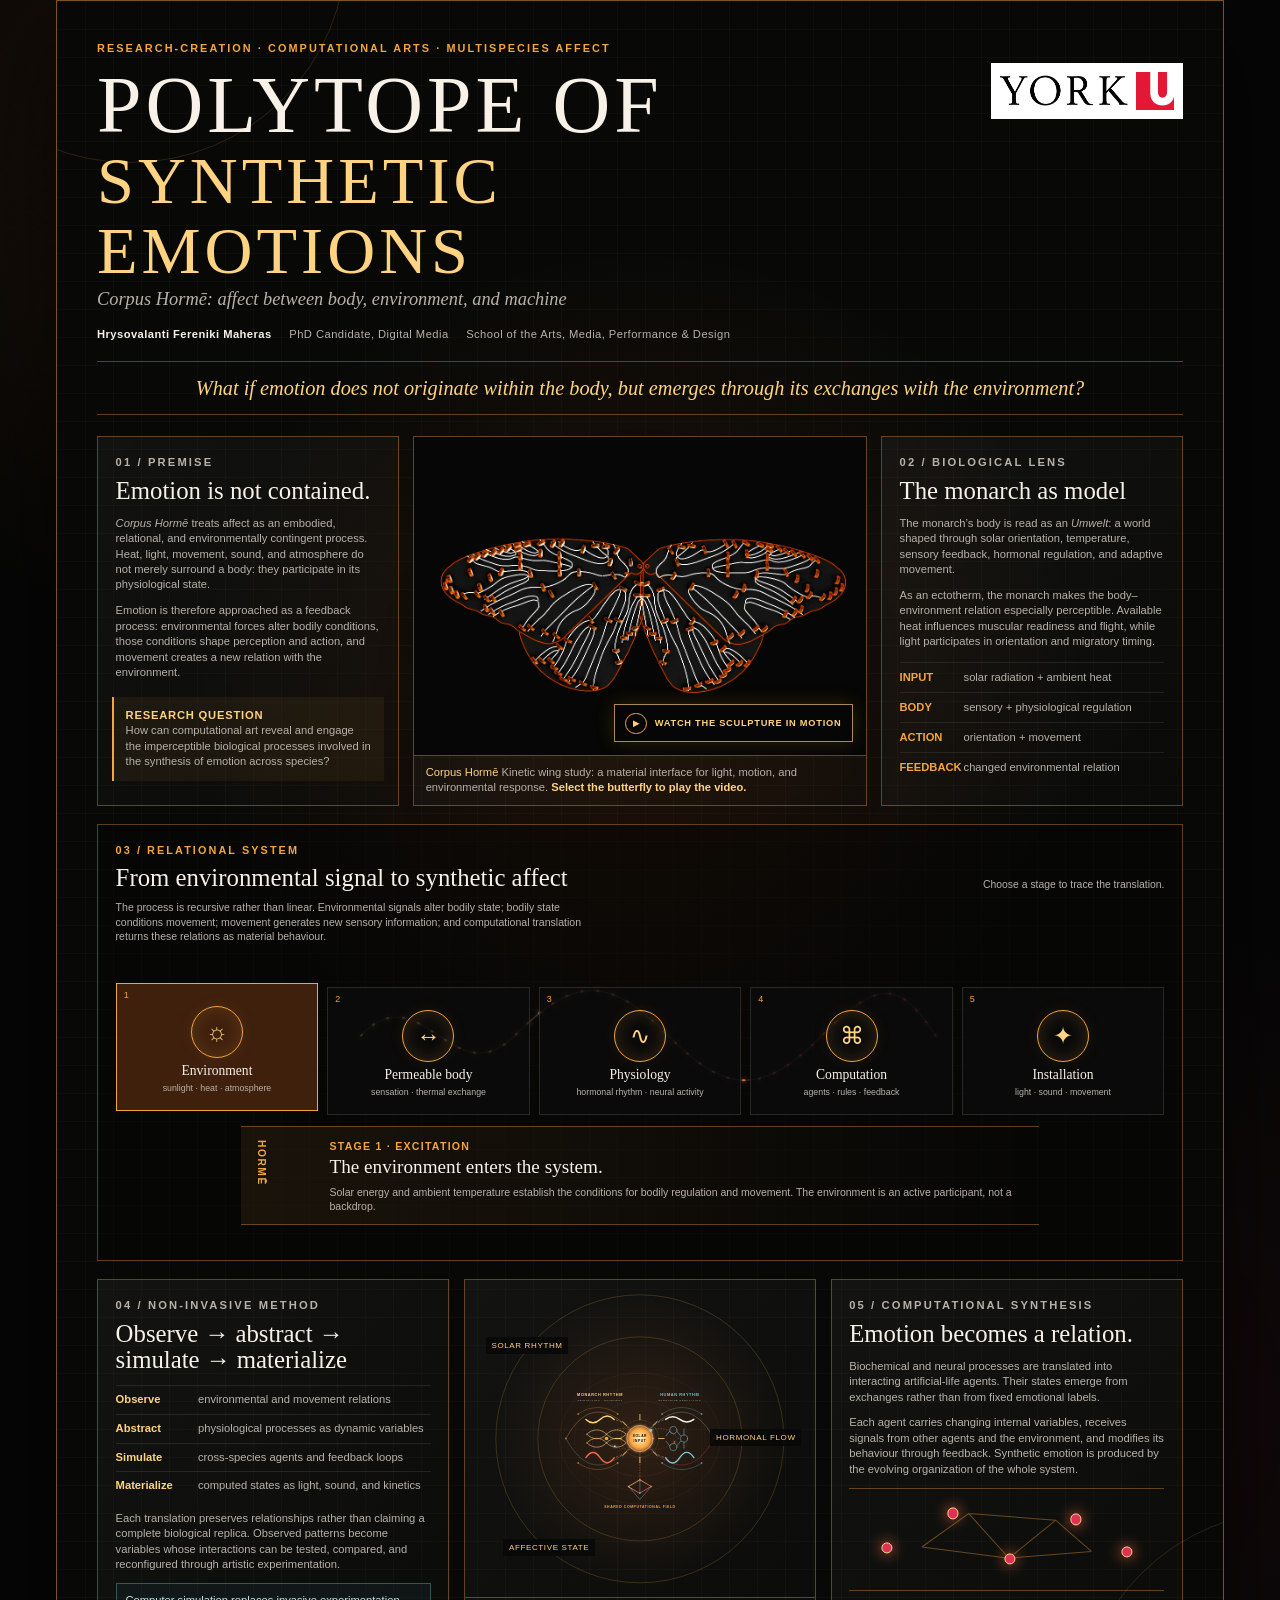
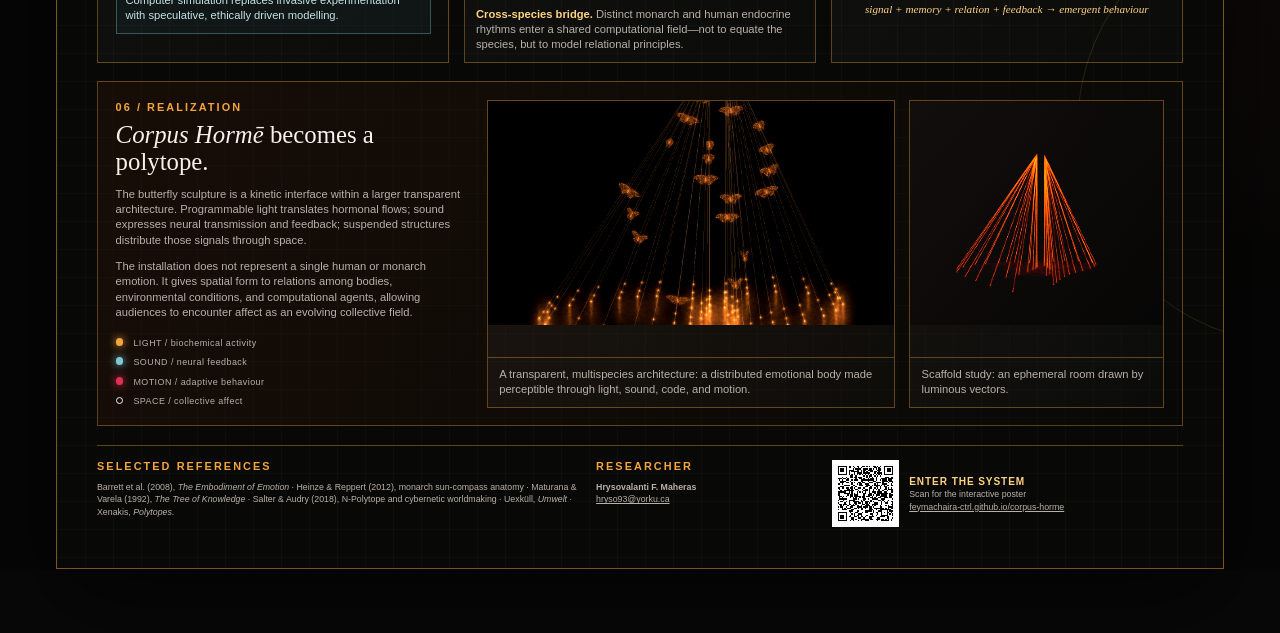
==== commit da70a54c: "Add files via upload" ====
--- a/index.html
+++ b/index.html
@@ -45,8 +45,11 @@
       </article>
 
       <figure class="hero-figure">
-        <img src="assets/corpus-horme-wing-study.jpg" alt="Technical drawing of a butterfly-shaped kinetic sculpture with mechanical connections distributed along its wings">
-        <figcaption><span>Corpus Hormē</span> Kinetic wing study: a material interface for light, motion, and environmental response.</figcaption>
+        <button class="hero-video-trigger" type="button" aria-haspopup="dialog" aria-controls="sculpture-video-dialog">
+          <img src="assets/corpus-horme-wing-study.jpg" alt="Technical drawing of a butterfly-shaped kinetic sculpture with mechanical connections distributed along its wings">
+          <span class="play-prompt"><i aria-hidden="true">▶</i> Watch the sculpture in motion</span>
+        </button>
+        <figcaption><span>Corpus Hormē</span> Kinetic wing study: a material interface for light, motion, and environmental response. <strong class="screen-only">Select the butterfly to play the video.</strong></figcaption>
       </figure>
 
       <article class="card lens">
@@ -215,6 +218,22 @@
     </footer>
   </main>
 
+  <dialog class="video-dialog" id="sculpture-video-dialog" aria-labelledby="video-dialog-title">
+    <div class="video-dialog-inner">
+      <div class="video-dialog-header">
+        <div>
+          <p>Corpus Hormē</p>
+          <h2 id="video-dialog-title">Sculpture in motion</h2>
+        </div>
+        <button class="video-dialog-close" type="button" aria-label="Close video">×</button>
+      </div>
+      <video id="sculpture-video" loop playsinline controls preload="metadata" poster="assets/corpus-horme-wing-study.jpg">
+        <source src="assets/corpus-horme-motion.mp4" type="video/mp4">
+        Your browser does not support embedded video.
+      </video>
+    </div>
+  </dialog>
+
   <script src="script.js"></script>
 </body>
 </html>
--- a/styles.css
+++ b/styles.css
@@ -220,6 +220,10 @@
   display: none;
 }
 
+.screen-only {
+  display: inline;
+}
+
 .abstract {
   margin-top: .75rem;
   padding-top: .65rem;
@@ -236,6 +240,19 @@
   display: flex;
   flex-direction: column;
   overflow: hidden;
+}
+
+.hero-video-trigger {
+  position: relative;
+  display: flex;
+  flex: 1;
+  min-height: 13rem;
+  padding: 0;
+  overflow: hidden;
+  border: 0;
+  color: var(--ink);
+  background: #050605;
+  cursor: pointer;
 }
 
 .hero-figure img {
@@ -245,6 +262,112 @@
   object-fit: cover;
   filter: invert(1) hue-rotate(165deg) saturate(1.2) contrast(1.1);
   mix-blend-mode: screen;
+  transition: transform .35s ease, filter .35s ease;
+}
+
+.hero-video-trigger:hover img,
+.hero-video-trigger:focus-visible img {
+  transform: scale(1.025);
+  filter: invert(1) hue-rotate(165deg) saturate(1.45) contrast(1.18);
+}
+
+.hero-video-trigger:focus-visible {
+  outline: 2px solid var(--gold);
+  outline-offset: -3px;
+}
+
+.play-prompt {
+  position: absolute;
+  right: .8rem;
+  bottom: .8rem;
+  display: flex;
+  align-items: center;
+  gap: .5rem;
+  padding: .45rem .65rem;
+  border: 1px solid rgba(255,211,129,.65);
+  color: var(--gold);
+  background: rgba(5,6,5,.88);
+  box-shadow: 0 0 1.2rem rgba(245,165,62,.18);
+  font-size: .58rem;
+  font-weight: 700;
+  letter-spacing: .08em;
+  text-transform: uppercase;
+}
+
+.play-prompt i {
+  display: grid;
+  width: 1.35rem;
+  height: 1.35rem;
+  place-items: center;
+  border: 1px solid var(--amber);
+  border-radius: 50%;
+  font-size: .48rem;
+  font-style: normal;
+}
+
+.video-dialog {
+  width: min(92vw, 70rem);
+  max-width: none;
+  padding: 0;
+  border: 1px solid var(--amber);
+  color: var(--ink);
+  background: #080907;
+  box-shadow: 0 2rem 8rem rgba(0,0,0,.85);
+}
+
+.video-dialog::backdrop {
+  background: rgba(0,0,0,.86);
+  backdrop-filter: blur(8px);
+}
+
+.video-dialog-inner {
+  padding: 1rem;
+}
+
+.video-dialog-header {
+  display: flex;
+  align-items: center;
+  justify-content: space-between;
+  gap: 1rem;
+  margin-bottom: .8rem;
+}
+
+.video-dialog-header p {
+  margin: 0 0 .15rem;
+  color: var(--amber);
+  font-size: .63rem;
+  font-weight: 700;
+  letter-spacing: .15em;
+  text-transform: uppercase;
+}
+
+.video-dialog-header h2 {
+  margin: 0;
+}
+
+.video-dialog-close {
+  width: 2.5rem;
+  height: 2.5rem;
+  border: 1px solid rgba(255,255,255,.25);
+  border-radius: 50%;
+  color: var(--ink);
+  background: transparent;
+  font: 300 1.7rem/1 inherit;
+  cursor: pointer;
+}
+
+.video-dialog-close:hover,
+.video-dialog-close:focus-visible {
+  border-color: var(--amber);
+  color: var(--gold);
+  outline: 0;
+}
+
+.video-dialog video {
+  display: block;
+  width: 100%;
+  max-height: 75vh;
+  background: #000;
 }
 
 figcaption {
@@ -799,6 +922,12 @@
     display: block;
   }
 
+  .screen-only,
+  .play-prompt,
+  .video-dialog {
+    display: none !important;
+  }
+
   .intro-grid {
     gap: .65rem;
   }
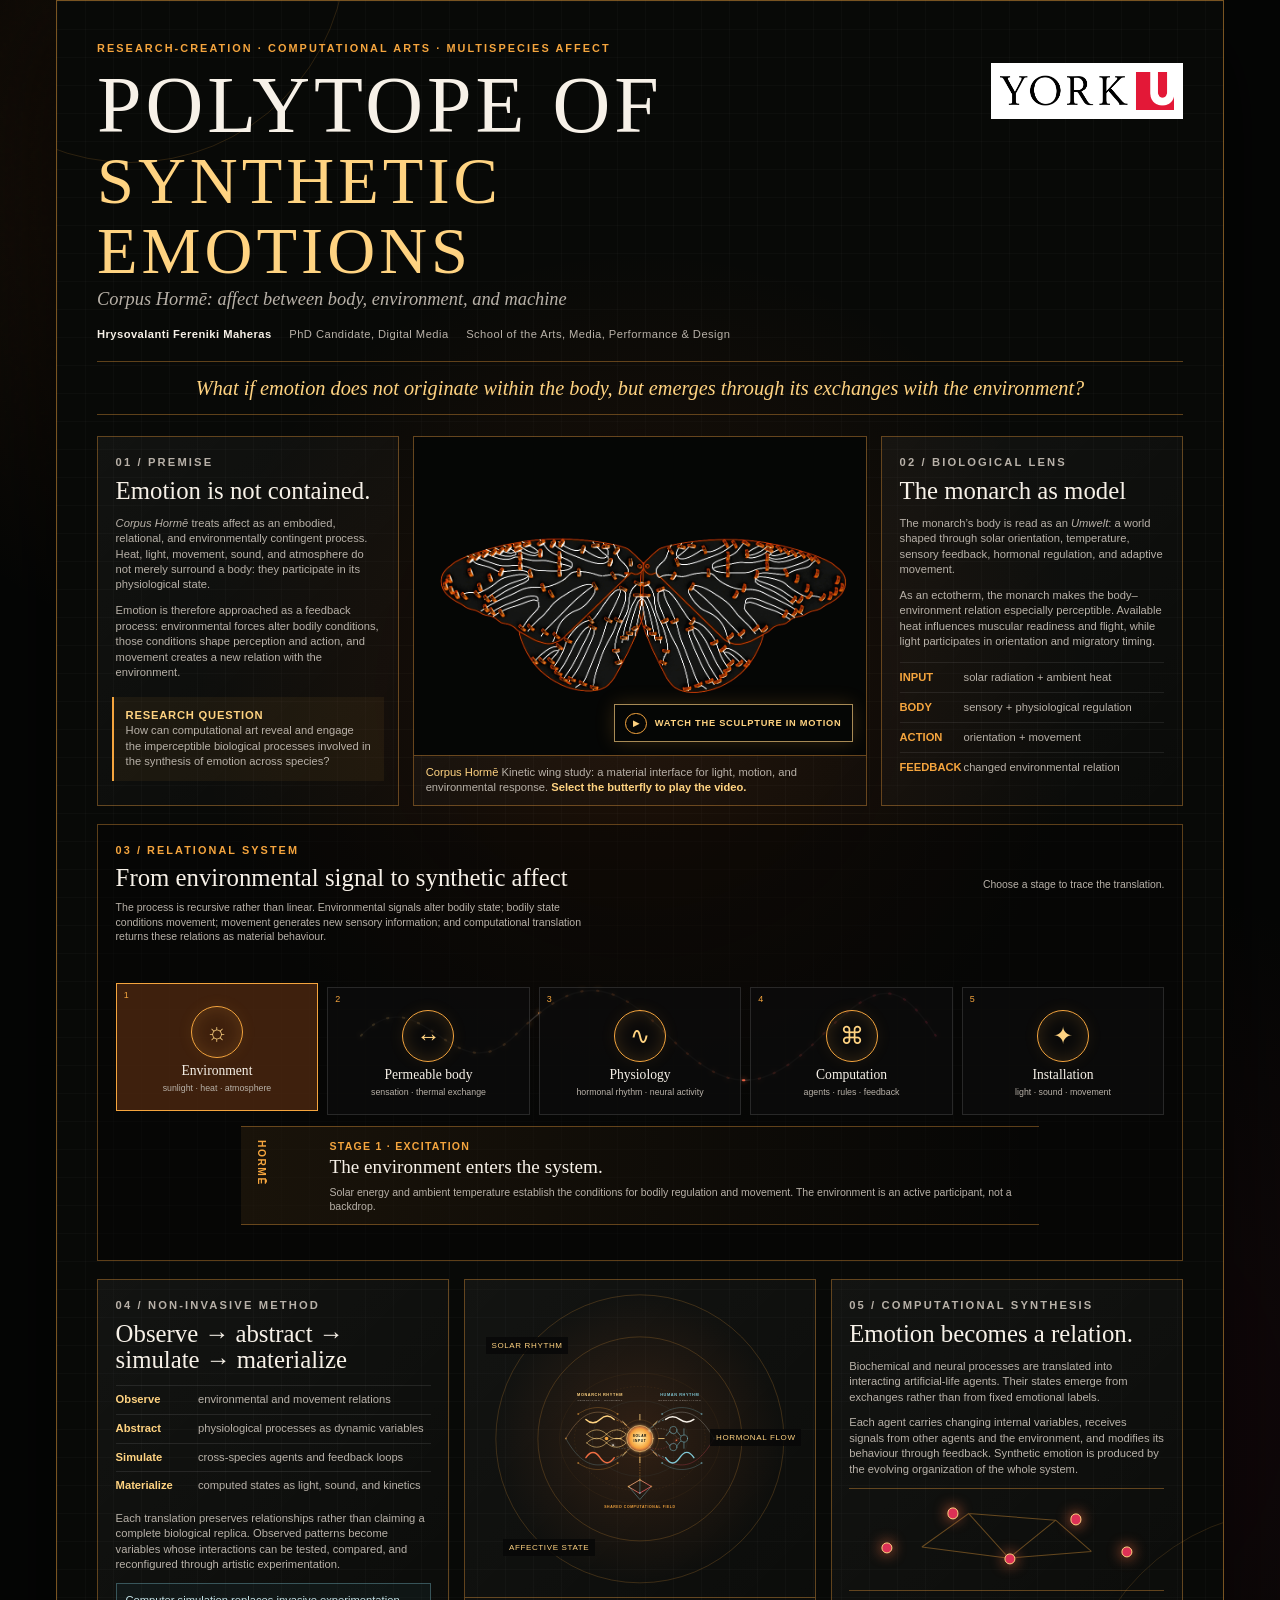
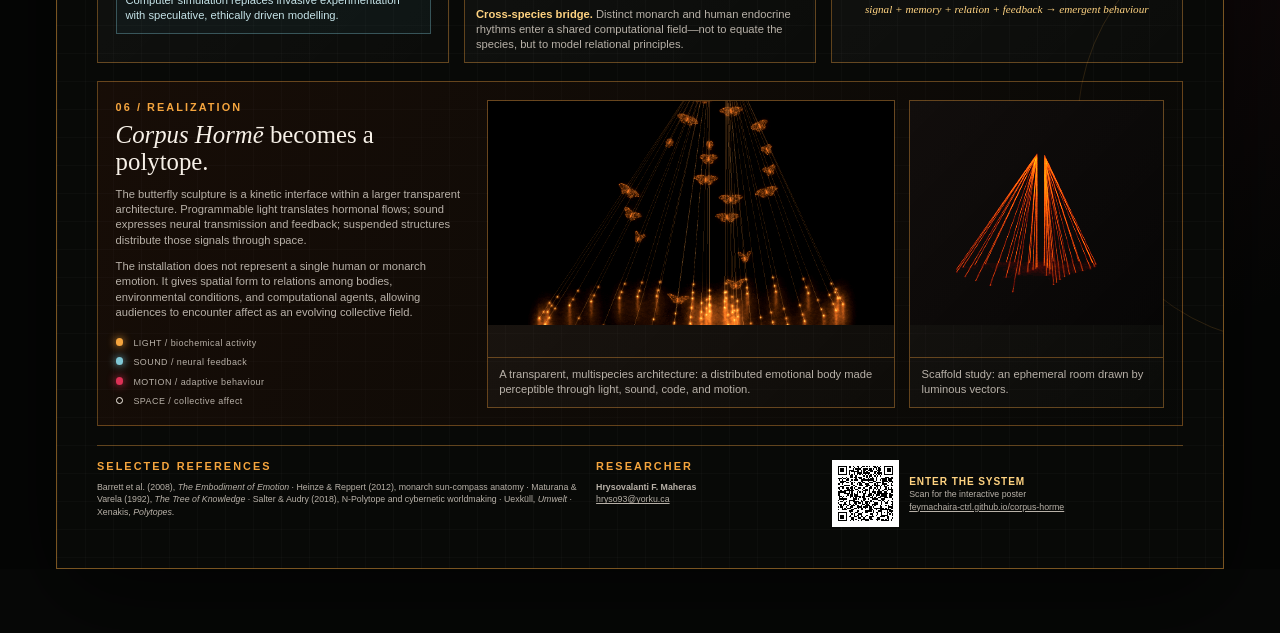
==== commit 718efb6f: "Add files via upload" ====
--- a/index.html
+++ b/index.html
@@ -45,10 +45,17 @@
       </article>
 
       <figure class="hero-figure">
-        <button class="hero-video-trigger" type="button" aria-haspopup="dialog" aria-controls="sculpture-video-dialog">
-          <img src="assets/corpus-horme-wing-study.jpg" alt="Technical drawing of a butterfly-shaped kinetic sculpture with mechanical connections distributed along its wings">
-          <span class="play-prompt"><i aria-hidden="true">▶</i> Watch the sculpture in motion</span>
-        </button>
+        <div class="hero-media">
+          <button class="hero-video-trigger" type="button" aria-controls="sculpture-video" aria-expanded="false">
+            <img src="assets/corpus-horme-wing-study.jpg" alt="Technical drawing of a butterfly-shaped kinetic sculpture with mechanical connections distributed along its wings">
+            <span class="play-prompt"><i aria-hidden="true">▶</i> Watch the sculpture in motion</span>
+          </button>
+          <video id="sculpture-video" class="hero-video" loop playsinline controls preload="metadata" poster="assets/corpus-horme-wing-study.jpg" hidden>
+            <source src="assets/corpus-horme-motion.mp4" type="video/mp4">
+            Your browser does not support embedded video.
+          </video>
+          <button class="hero-video-close" type="button" aria-label="Return to butterfly image" hidden>×</button>
+        </div>
         <figcaption><span>Corpus Hormē</span> Kinetic wing study: a material interface for light, motion, and environmental response. <strong class="screen-only">Select the butterfly to play the video.</strong></figcaption>
       </figure>
 
@@ -218,22 +225,6 @@
     </footer>
   </main>
 
-  <dialog class="video-dialog" id="sculpture-video-dialog" aria-labelledby="video-dialog-title">
-    <div class="video-dialog-inner">
-      <div class="video-dialog-header">
-        <div>
-          <p>Corpus Hormē</p>
-          <h2 id="video-dialog-title">Sculpture in motion</h2>
-        </div>
-        <button class="video-dialog-close" type="button" aria-label="Close video">×</button>
-      </div>
-      <video id="sculpture-video" loop playsinline controls preload="metadata" poster="assets/corpus-horme-wing-study.jpg">
-        <source src="assets/corpus-horme-motion.mp4" type="video/mp4">
-        Your browser does not support embedded video.
-      </video>
-    </div>
-  </dialog>
-
   <script src="script.js"></script>
 </body>
 </html>
--- a/styles.css
+++ b/styles.css
@@ -242,6 +242,15 @@
   overflow: hidden;
 }
 
+.hero-media {
+  position: relative;
+  display: flex;
+  flex: 1;
+  min-height: 13rem;
+  overflow: hidden;
+  background: #000;
+}
+
 .hero-video-trigger {
   position: relative;
   display: flex;
@@ -305,69 +314,33 @@
   font-style: normal;
 }
 
-.video-dialog {
-  width: min(92vw, 70rem);
-  max-width: none;
-  padding: 0;
-  border: 1px solid var(--amber);
-  color: var(--ink);
-  background: #080907;
-  box-shadow: 0 2rem 8rem rgba(0,0,0,.85);
-}
-
-.video-dialog::backdrop {
-  background: rgba(0,0,0,.86);
-  backdrop-filter: blur(8px);
-}
-
-.video-dialog-inner {
-  padding: 1rem;
-}
-
-.video-dialog-header {
-  display: flex;
-  align-items: center;
-  justify-content: space-between;
-  gap: 1rem;
-  margin-bottom: .8rem;
-}
-
-.video-dialog-header p {
-  margin: 0 0 .15rem;
-  color: var(--amber);
-  font-size: .63rem;
-  font-weight: 700;
-  letter-spacing: .15em;
-  text-transform: uppercase;
-}
-
-.video-dialog-header h2 {
-  margin: 0;
-}
-
-.video-dialog-close {
-  width: 2.5rem;
-  height: 2.5rem;
+.hero-video {
+  width: 100%;
+  min-height: 13rem;
+  object-fit: cover;
+  background: #000;
+}
+
+.hero-video-close {
+  position: absolute;
+  z-index: 2;
+  top: .55rem;
+  right: .55rem;
+  width: 2rem;
+  height: 2rem;
   border: 1px solid rgba(255,255,255,.25);
   border-radius: 50%;
   color: var(--ink);
-  background: transparent;
-  font: 300 1.7rem/1 inherit;
+  background: rgba(5,6,5,.85);
+  font: 300 1.35rem/1 inherit;
   cursor: pointer;
 }
 
-.video-dialog-close:hover,
-.video-dialog-close:focus-visible {
+.hero-video-close:hover,
+.hero-video-close:focus-visible {
   border-color: var(--amber);
   color: var(--gold);
   outline: 0;
-}
-
-.video-dialog video {
-  display: block;
-  width: 100%;
-  max-height: 75vh;
-  background: #000;
 }
 
 figcaption {
@@ -924,8 +897,13 @@
 
   .screen-only,
   .play-prompt,
-  .video-dialog {
+  .hero-video,
+  .hero-video-close {
     display: none !important;
+  }
+
+  .hero-video-trigger {
+    display: flex !important;
   }
 
   .intro-grid {
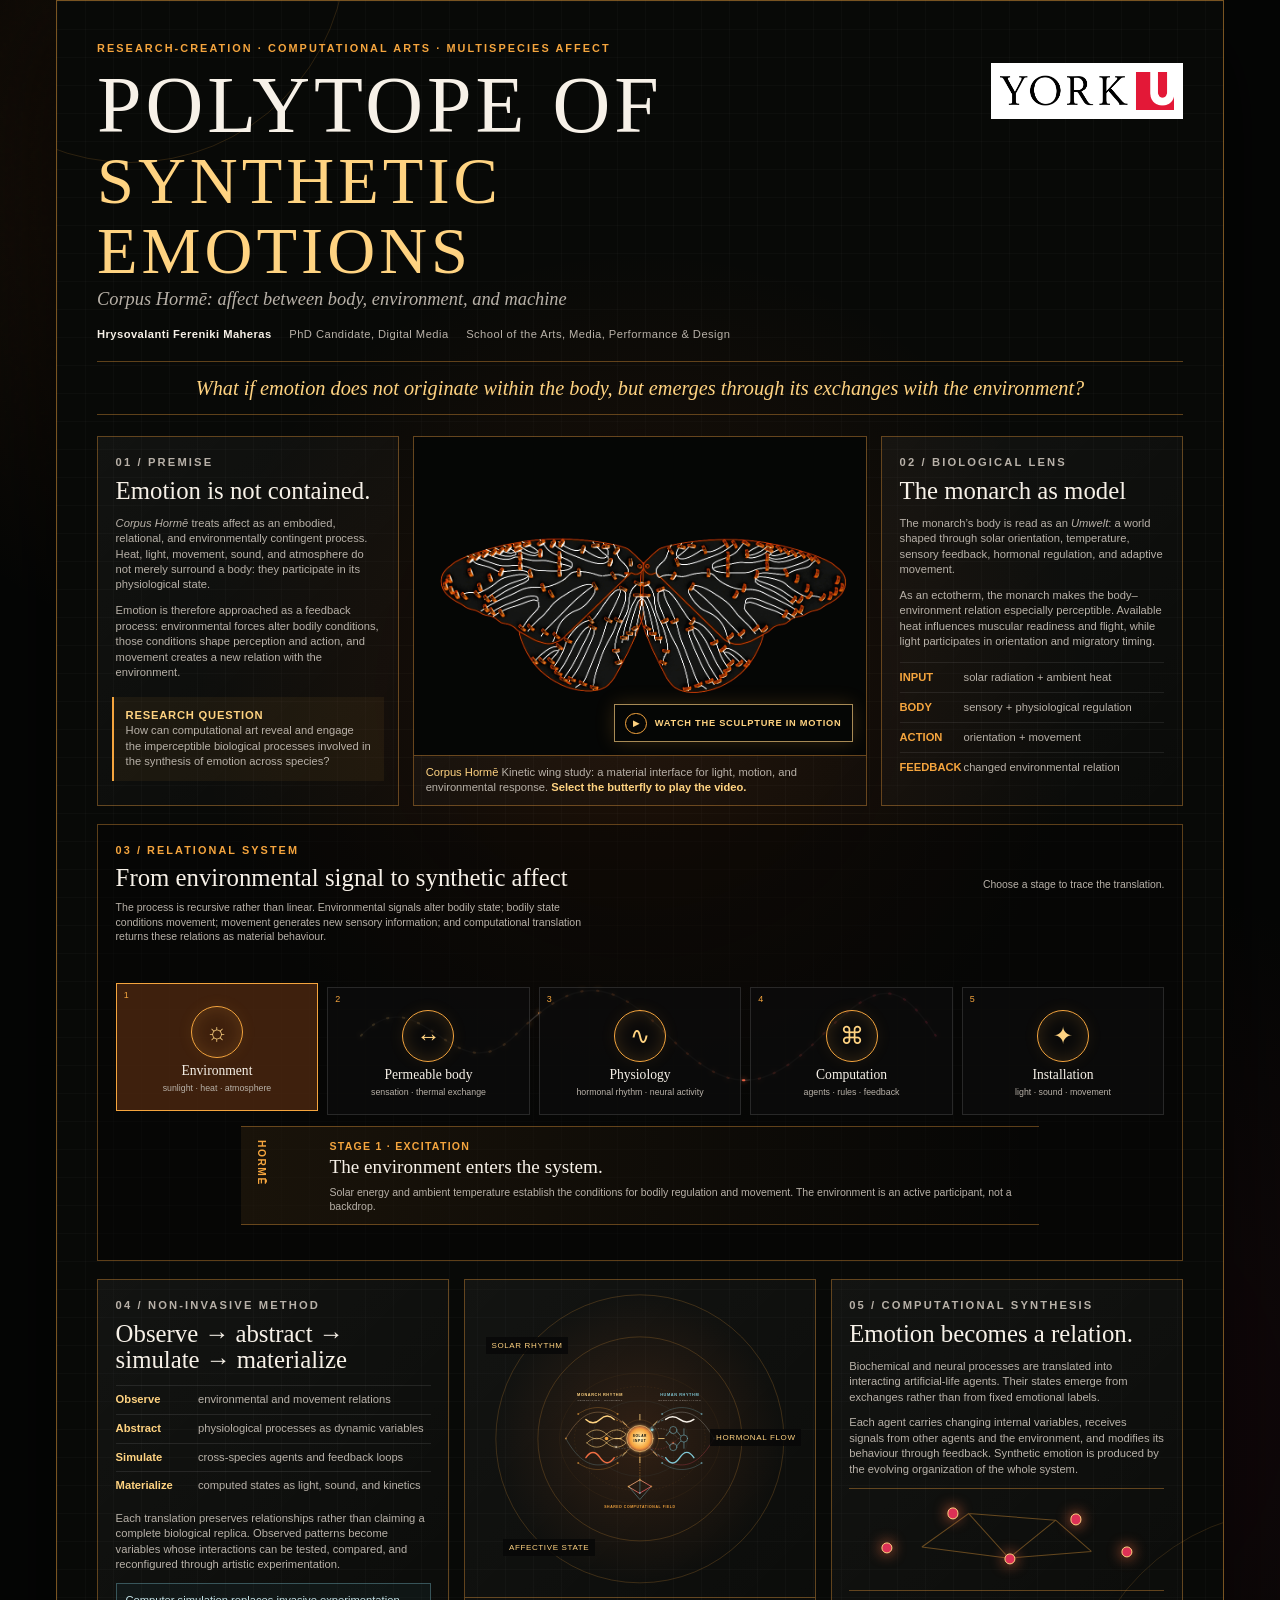
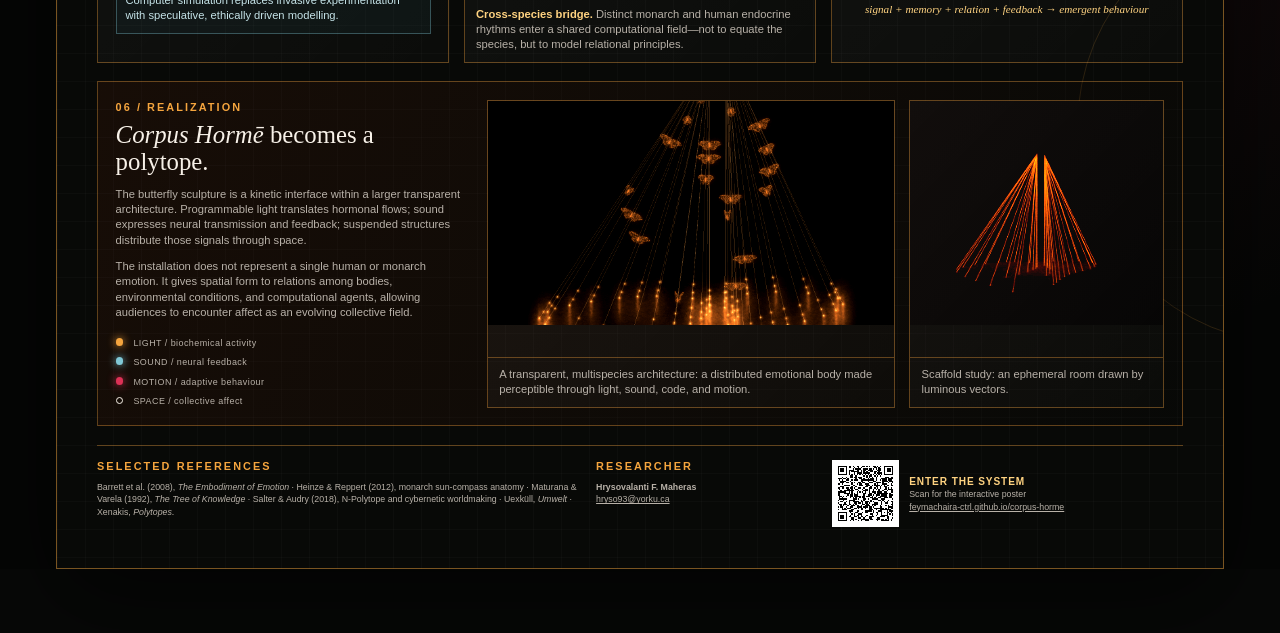
==== commit 74715459: "Add files via upload" ====
--- a/index.html
+++ b/index.html
@@ -50,7 +50,7 @@
             <img src="assets/corpus-horme-wing-study.jpg" alt="Technical drawing of a butterfly-shaped kinetic sculpture with mechanical connections distributed along its wings">
             <span class="play-prompt"><i aria-hidden="true">▶</i> Watch the sculpture in motion</span>
           </button>
-          <video id="sculpture-video" class="hero-video" loop playsinline controls preload="metadata" poster="assets/corpus-horme-wing-study.jpg" hidden>
+          <video id="sculpture-video" class="hero-video" loop muted playsinline controls preload="metadata" poster="assets/corpus-horme-wing-study.jpg" hidden>
             <source src="assets/corpus-horme-motion.mp4" type="video/mp4">
             Your browser does not support embedded video.
           </video>
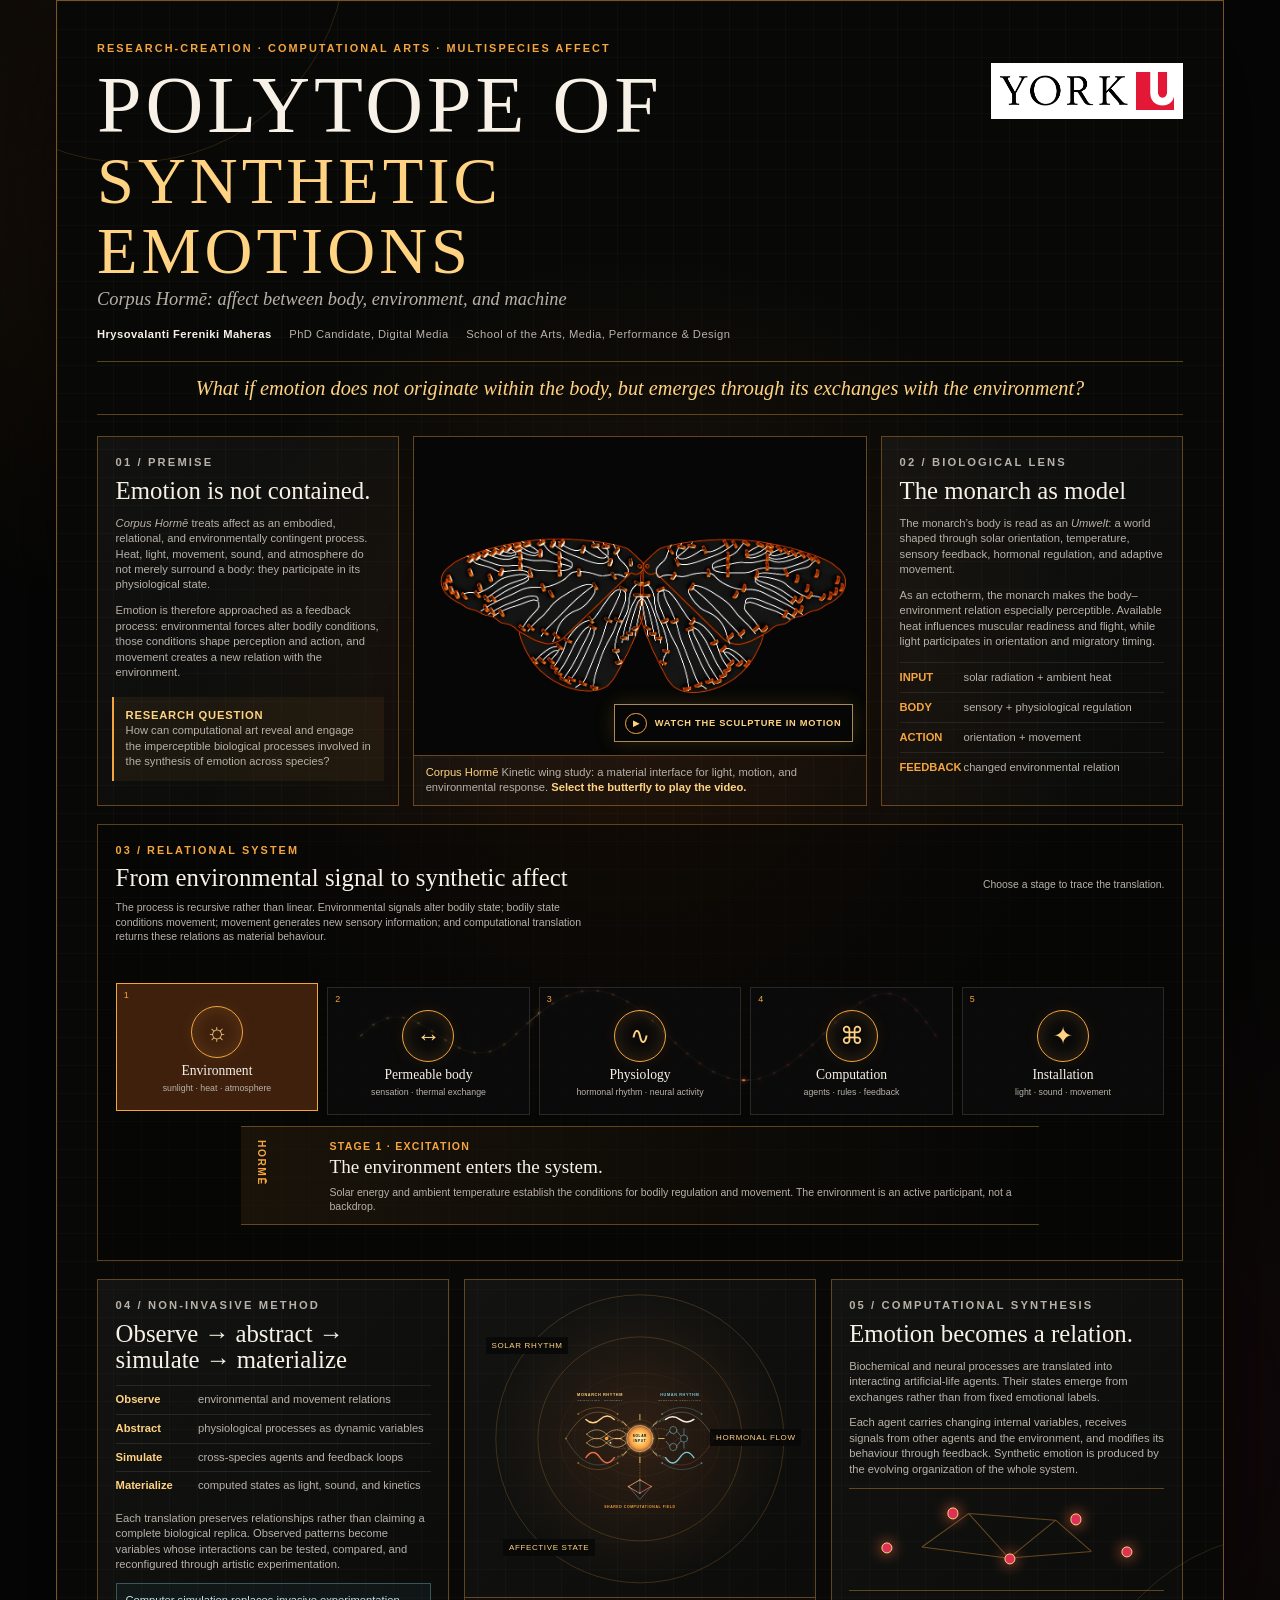
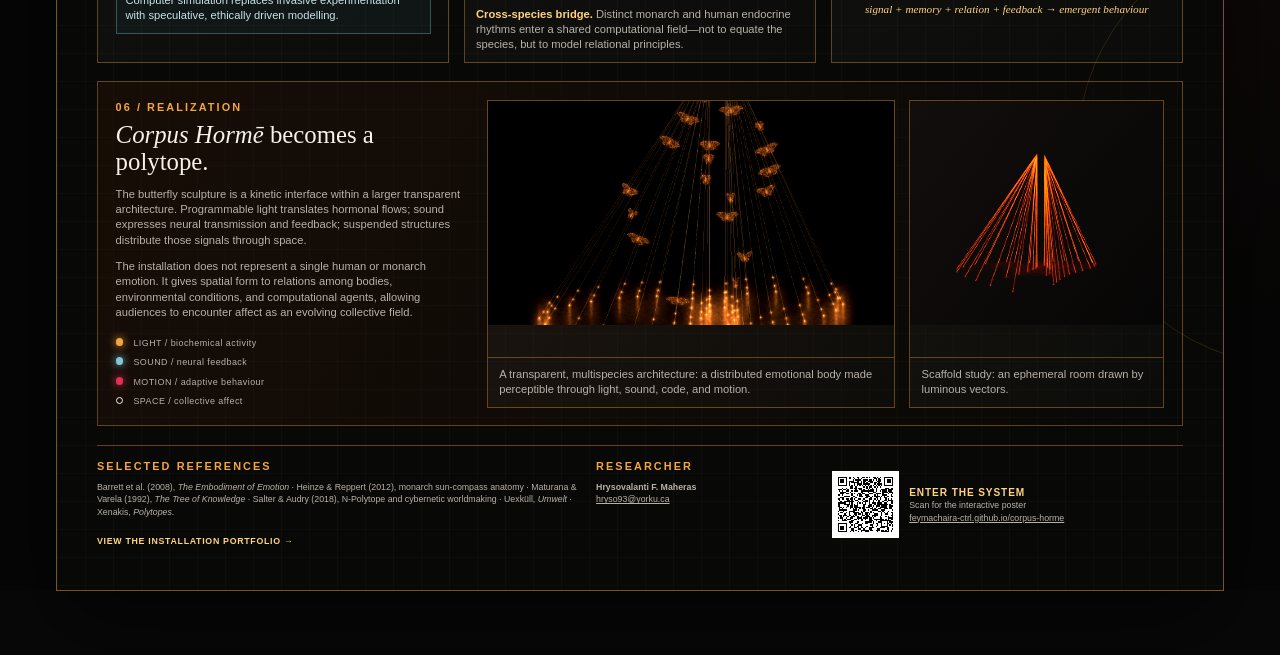
==== commit 8e60a720: "Add installation portfolio page Co-authored-by: Copilot <223556219+Copilot@users.noreply.github.com>" ====
--- a/index.html
+++ b/index.html
@@ -213,6 +213,7 @@
       <div class="references">
         <p class="section-number">SELECTED REFERENCES</p>
         <p>Barrett et al. (2008), <i>The Embodiment of Emotion</i> · Heinze &amp; Reppert (2012), monarch sun-compass anatomy · Maturana &amp; Varela (1992), <i>The Tree of Knowledge</i> · Salter &amp; Audry (2018), N-Polytope and cybernetic worldmaking · Uexküll, <i>Umwelt</i> · Xenakis, <i>Polytopes</i>.</p>
+        <a class="portfolio-link" href="portfolio.html">View the installation portfolio →</a>
       </div>
       <div class="contact">
         <p class="section-number">RESEARCHER</p>
--- a/styles.css
+++ b/styles.css
@@ -744,6 +744,22 @@
   font-size: .55rem;
 }
 
+.portfolio-link {
+  display: inline-block;
+  margin-top: .2rem;
+  color: var(--gold);
+  font-weight: 700;
+  letter-spacing: .08em;
+  text-decoration: none;
+  text-transform: uppercase;
+}
+
+.portfolio-link:hover,
+.portfolio-link:focus-visible {
+  text-decoration: underline;
+  text-underline-offset: .2rem;
+}
+
 .qr-block {
   display: grid;
   grid-template-columns: 4.2rem 1fr;
